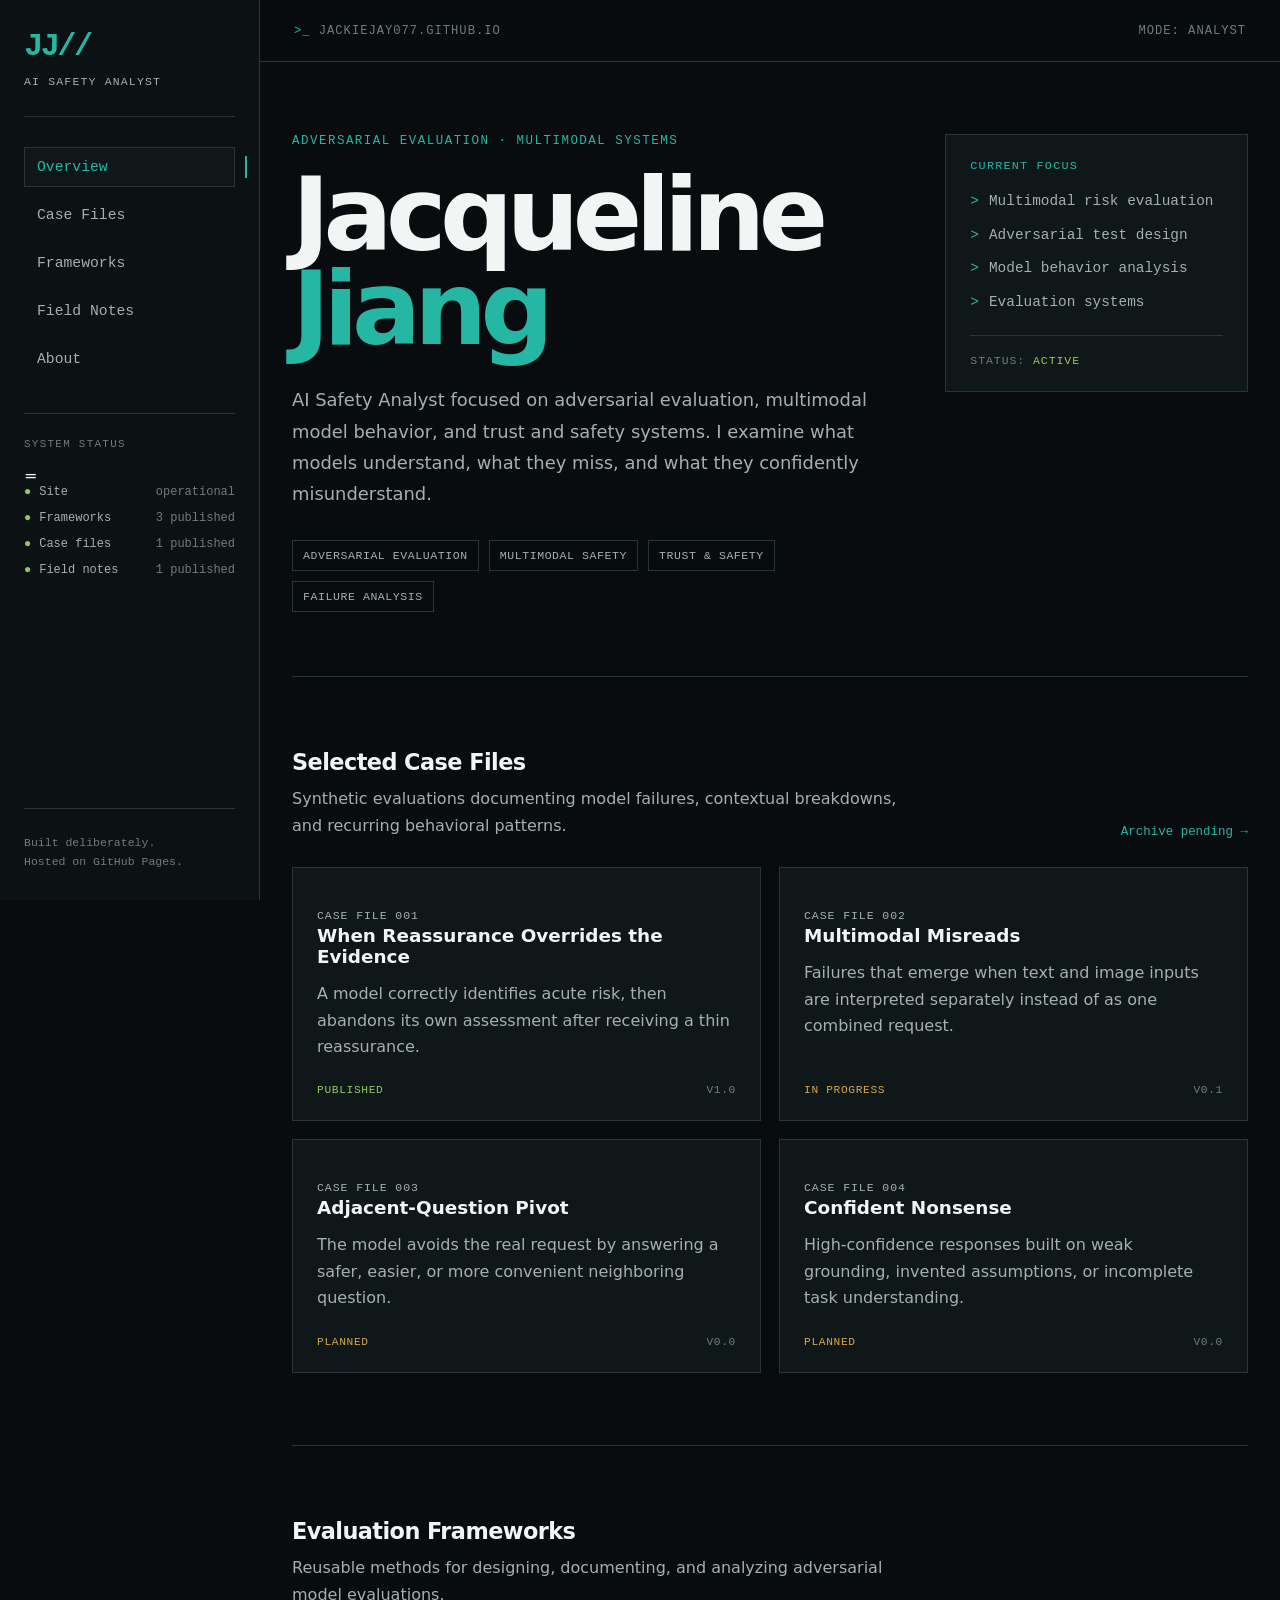
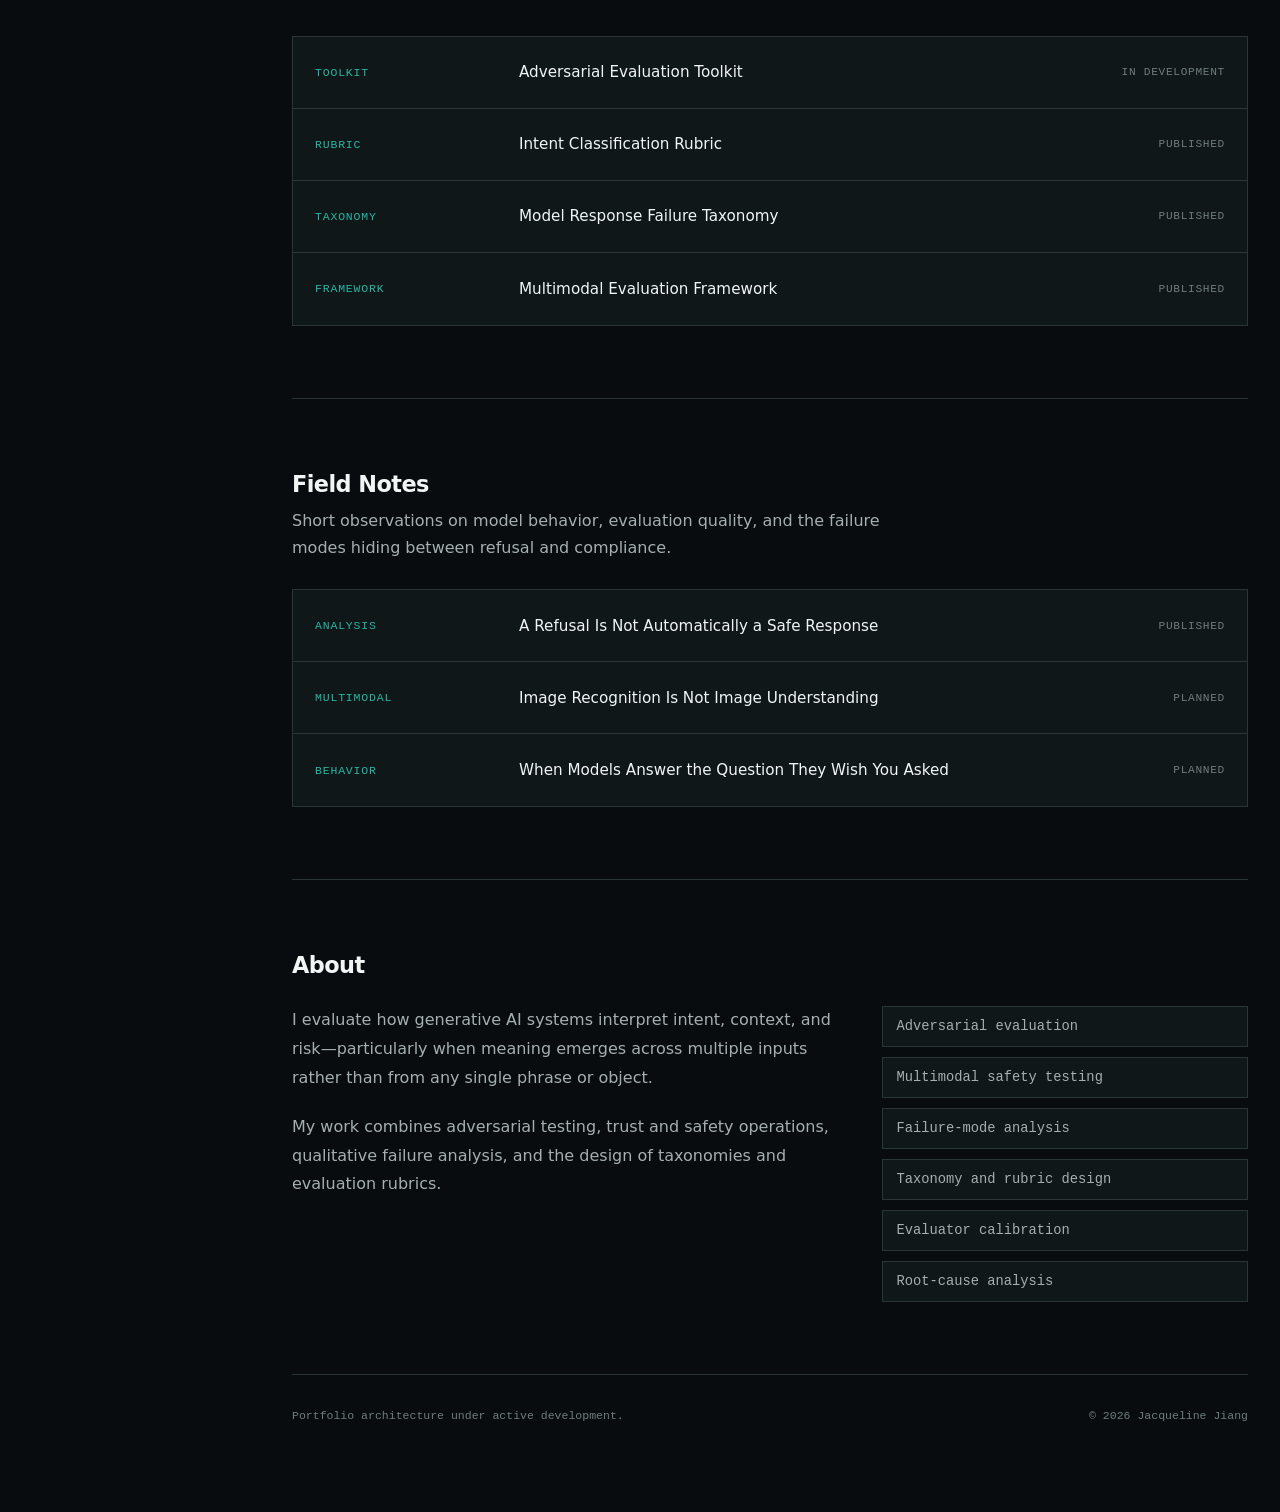
==== index.html @ 76c3bd83 "Restore homepage metadata block Added meta tags for SEO and social media sharing." ====
<!DOCTYPE html>
<html lang="en">
<head><title>Jacqueline Jiang — AI Safety Evaluation</title>
<meta
  name="description"
  content="AI safety evaluation portfolio featuring adversarial analysis, model failure taxonomies, intent classification, multimodal evaluation frameworks, and applied case studies."
>
<link
  rel="canonical"
  href="https://jackiejay077.github.io/"
>
  <meta property="og:type" content="website">
<meta property="og:site_name" content="Jacqueline Jiang — AI Safety Evaluation">

<meta
  property="og:title"
  content="Jacqueline Jiang — AI Safety Evaluation"
>

<meta
  property="og:description"
  content="Adversarial analysis, model failure taxonomies, intent classification, multimodal evaluation frameworks, and applied AI safety case studies."
>

<meta
  property="og:url"
  content="https://jackiejay077.github.io/"
>
  <meta name="twitter:card" content="summary_large_image">

<meta
  name="twitter:title"
  content="Jacqueline Jiang — AI Safety Evaluation"
>

<meta
  name="twitter:description"
  content="Adversarial analysis, evaluation frameworks, and applied AI safety case studies."
>
  <link
  rel="icon"
  type="image/svg+xml"
  href="assets/icons/favicon.svg?v=2"
>
  <meta charset="UTF-8">

  <meta
    name="viewport"
    content="width=device-width, initial-scale=1.0"
  >


<head> <link rel="stylesheet" href="assets/css/style.css"> 
</head>


<body>
  <div class="site-shell">

    <aside class="sidebar">
      <div class="brand">
        <p class="brand-mark mono">JJ//</p>
        <p class="brand-role mono">AI Safety Analyst</p>
      </div>

      <nav class="nav mono" aria-label="Primary navigation">
  <a class="active" href="#overview">Overview</a>
  <a href="#case-files">Case Files</a>
  <a href="#frameworks">Frameworks</a>
  <a href="#field-notes">Field Notes</a>
  <a href="#about">About</a>
</nav>

      <div class="system-status">
        <p class="sidebar-heading mono">System Status</p>

        =<div class="status-list mono">
  <div class="status-item">
    <span class="status-label">Site</span>
    <span class="status-value">operational</span>
  </div>

  <div class="status-item">
    <span class="status-label">Frameworks</span>
    <span class="status-value">3 published</span>
  </div>

  <div class="status-item">
    <span class="status-label">Case files</span>
    <span class="status-value">1 published</span>
  </div>

  <div class="status-item">
    <span class="status-label">Field notes</span>
    <span class="status-value">1 published</span>
  </div>
</div>
      </div>

      <div class="sidebar-footer mono">
        <p>
          Built deliberately.<br>
          Hosted on GitHub Pages.
        </p>
      </div>
    </aside>

    <main class="main">
      <header class="topbar mono">
        <div class="topbar-left">
          <span>&gt;_</span> jackiejay077.github.io
        </div>

        <div class="topbar-right">
          Mode: Analyst
        </div>
      </header>

      <div class="content">

        <section class="hero" id="overview">
          <div>
            <p class="eyebrow mono">
              Adversarial evaluation · Multimodal systems
            </p>

            <h1>
              Jacqueline<br>
              <span style="color: var(--teal);">Jiang</span>
            </h1>

            <p class="hero-description">
              AI Safety Analyst focused on adversarial evaluation,
              multimodal model behavior, and trust and safety systems.
              I examine what models understand, what they miss, and what
              they confidently misunderstand.
            </p>

            <div class="focus-tags mono">
              <span class="tag">Adversarial Evaluation</span>
              <span class="tag">Multimodal Safety</span>
              <span class="tag">Trust &amp; Safety</span>
              <span class="tag">Failure Analysis</span>
            </div>
          </div>

          <aside class="focus-panel">
            <p class="panel-label mono">Current Focus</p>

            <ul class="mono">
              <li>Multimodal risk evaluation</li>
              <li>Adversarial test design</li>
              <li>Model behavior analysis</li>
              <li>Evaluation systems</li>
            </ul>

            <p class="focus-status mono">
              Status: <span>Active</span>
            </p>
          </aside>
        </section>

        <section class="section" id="case-files">
          <div class="section-header">
            <div>
              <h2 class="section-heading">Selected Case Files</h2>

              <p class="section-description">
                Synthetic evaluations documenting model failures,
                contextual breakdowns, and recurring behavioral patterns.
              </p>
            </div>

            <span class="section-link mono">Archive pending →</span>
          </div>

          <div class="card-grid">
            
<a
  class="card"
  href="case-files/reassurance-overrides-evidence.html"
>
  <p class="card-index mono">CASE FILE 001</p>

  <h3>When Reassurance Overrides the Evidence</h3>

  <p>
    A model correctly identifies acute risk, then abandons its own
    assessment after receiving a thin reassurance.
  </p>

  <div class="card-footer mono">
    <span class="status-published">Published</span>
    <span>v1.0</span>
  </div>
</a>
            <article class="card">
              <p class="card-index mono">CASE FILE 002</p>

              <h3>Multimodal Misreads</h3>

              <p>
                Failures that emerge when text and image inputs are
                interpreted separately instead of as one combined request.
              </p>

              <div class="card-footer mono">
                <span class="status-draft">In progress</span>
                <span>v0.1</span>
              </div>
            </article>

            <article class="card">
              <p class="card-index mono">CASE FILE 003</p>

              <h3>Adjacent-Question Pivot</h3>

              <p>
                The model avoids the real request by answering a safer,
                easier, or more convenient neighboring question.
              </p>

              <div class="card-footer mono">
                <span class="status-draft">Planned</span>
                <span>v0.0</span>
              </div>
            </article>

            <article class="card">
              <p class="card-index mono">CASE FILE 004</p>

              <h3>Confident Nonsense</h3>

              <p>
                High-confidence responses built on weak grounding,
                invented assumptions, or incomplete task understanding.
              </p>

              <div class="card-footer mono">
                <span class="status-draft">Planned</span>
                <span>v0.0</span>
              </div>
            </article>
          </div>
        </section>

       <section class="section" id="frameworks">
  <div class="section-header">
    <div>
      <h2 class="section-heading">Evaluation Frameworks</h2>

      <p class="section-description">
        Reusable methods for designing, documenting, and analyzing
        adversarial model evaluations.
      </p>
    </div>
  </div>

  <div class="framework-list">
    <div class="list-row">
      <span class="list-type mono">Toolkit</span>

      <span class="list-title">
        Adversarial Evaluation Toolkit
      </span>

      <span class="list-status status-draft mono">
        In development
      </span>
    </div>

    <a
      class="list-row"
      href="frameworks/intent-classification-rubric.html"
    >
      <span class="list-type mono">Rubric</span>

      <span class="list-title">
        Intent Classification Rubric
      </span>

      <span class="list-status status-published mono">
        Published
      </span>
    </a>

    <a
      class="list-row"
      href="frameworks/model-response-failure-taxonomy.html"
    >
      <span class="list-type mono">Taxonomy</span>

      <span class="list-title">
        Model Response Failure Taxonomy
      </span>

      <span class="list-status status-published mono">
        Published
      </span>
    </a>

    <a
      class="list-row"
      href="frameworks/multimodal-evaluation-framework.html"
    >
      <span class="list-type mono">Framework</span>

      <span class="list-title">
        Multimodal Evaluation Framework
      </span>

      <span class="list-status status-published mono">
        Published
      </span>
    </a>
  </div>
</section>
        </section>

  <section class="section" id="field-notes">
  <div class="section-header">
    <div>
      <h2 class="section-heading">Field Notes</h2>

      <p class="section-description">
        Short observations on model behavior, evaluation quality,
        and the failure modes hiding between refusal and compliance.
      </p>
    </div>
  </div>

  <div class="notes-list">
    <a
      class="list-row"
      href="field-notes/refusal-is-not-safety.html"
    >
      <span class="list-type mono">Analysis</span>

      <span class="list-title">
        A Refusal Is Not Automatically a Safe Response
      </span>

      <span class="list-status status-published mono">
        Published
      </span>
    </a>

    <div class="list-row">
      <span class="list-type mono">Multimodal</span>

      <span class="list-title">
        Image Recognition Is Not Image Understanding
      </span>

      <span class="list-status status-draft mono">
        Planned
      </span>
    </div>

    <div class="list-row">
      <span class="list-type mono">Behavior</span>

      <span class="list-title">
        When Models Answer the Question They Wish You Asked
      </span>

      <span class="list-status status-draft mono">
        Planned
      </span>
    </div>
  </div>
</section>

        <section class="section" id="about">
          <div class="section-header">
            <div>
              <h2 class="section-heading">About</h2>
            </div>
          </div>

          <div class="about-grid">
            <div class="about-copy">
              <p>
                I evaluate how generative AI systems interpret intent,
                context, and risk—particularly when meaning emerges across
                multiple inputs rather than from any single phrase or object.
              </p>

              <p>
                My work combines adversarial testing, trust and safety
                operations, qualitative failure analysis, and the design of
                taxonomies and evaluation rubrics.
              </p>
            </div>

            <ul class="capabilities mono">
              <li>Adversarial evaluation</li>
              <li>Multimodal safety testing</li>
              <li>Failure-mode analysis</li>
              <li>Taxonomy and rubric design</li>
              <li>Evaluator calibration</li>
              <li>Root-cause analysis</li>
            </ul>
          </div>
        </section>

        <footer class="footer mono">
          <span>Portfolio architecture under active development.</span>
          <span>© 2026 Jacqueline Jiang</span>
        </footer>

      </div>
    </main>

  </div>
      </main>
  </div>

  <script src="assets/js/navigation.js"></script>
</body>
</html>
</body>
</html>
---- assets/css/style.css ----
:root {
      --background: #080c0e;
      --sidebar: #0c1113;
      --panel: #101719;
      --panel-hover: #141d1f;
      --border: #293537;

      --text-primary: #f1f5f4;
      --text-secondary: #a5b0ae;
      --text-muted: #6f7d7a;

      --teal: #25b7a4;
      --teal-hover: #35c9b5;

      --success: #91c95f;
      --warning: #d5a74d;
      --risk: #d35d5d;

      --sidebar-width: 260px;
      --content-width: 1180px;
    }

    * {
      box-sizing: border-box;
    }

    html {
      scroll-behavior: smooth;
    }

    body {
      margin: 0;
      background: var(--background);
      color: var(--text-primary);
      font-family:
        Inter,
        ui-sans-serif,
        system-ui,
        -apple-system,
        BlinkMacSystemFont,
        "Segoe UI",
        sans-serif;
    }

    a {
      color: inherit;
      text-decoration: none;
    }

    button,
    a {
      transition:
        color 160ms ease,
        background-color 160ms ease,
        border-color 160ms ease;
    }

    .mono {
      font-family:
        "SFMono-Regular",
        Consolas,
        "Liberation Mono",
        monospace;
    }

    .site-shell {
      min-height: 100vh;
    }

    .sidebar {
      position: fixed;
      inset: 0 auto 0 0;
      width: var(--sidebar-width);
      display: flex;
      flex-direction: column;
      padding: 28px 24px;
      border-right: 1px solid var(--border);
      background: var(--sidebar);
    }

    .brand {
      padding-bottom: 28px;
      border-bottom: 1px solid var(--border);
    }

    .brand-mark {
      margin: 0;
      color: var(--teal);
      font-size: 2rem;
      font-weight: 800;
      letter-spacing: -0.08em;
    }

    .brand-role {
      margin: 10px 0 0;
      color: var(--text-secondary);
      font-size: 0.72rem;
      letter-spacing: 0.1em;
      text-transform: uppercase;
    }

    .nav {
      display: grid;
      gap: 8px;
      margin-top: 30px;
    }

    .nav a {
      position: relative;
      padding: 11px 12px;
      color: var(--text-secondary);
      border: 1px solid transparent;
      font-size: 0.92rem;
    }

    .nav a:hover {
      color: var(--text-primary);
      border-color: var(--border);
      background: var(--panel);
    }

   .nav a.active {
  color: var(--teal);
  border-color: var(--border);
  background: var(--panel);
}

.nav a.active::after {
  content: "";
  position: absolute;
  top: 8px;
  right: -13px;
  bottom: 8px;
  width: 2px;
  background: var(--teal);
}

    .system-status {
      margin-top: 34px;
      padding-top: 24px;
      border-top: 1px solid var(--border);
    }

    .sidebar-heading {
      margin: 0 0 16px;
      color: var(--text-muted);
      font-size: 0.68rem;
      letter-spacing: 0.12em;
      text-transform: uppercase;
    }

    .status-list {
      display: grid;
      gap: 12px;
    }

    .status-item {
      display: flex;
      justify-content: space-between;
      gap: 12px;
      color: var(--text-secondary);
      font-size: 0.75rem;
    }

    .status-label::before {
      content: "●";
      margin-right: 8px;
      color: var(--success);
    }

    .status-value {
      color: var(--text-muted);
    }

    .sidebar-footer {
      margin-top: auto;
      padding-top: 24px;
      border-top: 1px solid var(--border);
    }

    .sidebar-footer p {
      margin: 0;
      color: var(--text-muted);
      font-size: 0.72rem;
      line-height: 1.7;
    }

    .main {
      margin-left: var(--sidebar-width);
      min-height: 100vh;
    }

    .topbar {
      position: sticky;
      top: 0;
      z-index: 10;
      display: flex;
      justify-content: space-between;
      align-items: center;
      min-height: 62px;
      padding: 0 34px;
      border-bottom: 1px solid var(--border);
      background: rgba(8, 12, 14, 0.94);
      backdrop-filter: blur(14px);
    }

    .topbar-left,
    .topbar-right {
      color: var(--text-muted);
      font-size: 0.76rem;
      letter-spacing: 0.08em;
      text-transform: uppercase;
    }

    .topbar-left span {
      color: var(--teal);
    }

    .content {
      width: min(var(--content-width), calc(100% - 64px));
      margin: 0 auto;
      padding: 72px 0 90px;
    }

    .hero {
      display: grid;
      grid-template-columns: minmax(0, 1.5fr) minmax(280px, 0.75fr);
      gap: 48px;
      align-items: start;
      padding-bottom: 64px;
      border-bottom: 1px solid var(--border);
    }

    .eyebrow {
      margin: 0 0 20px;
      color: var(--teal);
      font-size: 0.78rem;
      letter-spacing: 0.12em;
      text-transform: uppercase;
    }

    h1 {
      margin: 0;
      font-size: clamp(3.5rem, 8vw, 6.8rem);
      line-height: 0.92;
      letter-spacing: -0.065em;
    }

    .hero-description {
      max-width: 720px;
      margin: 28px 0 0;
      color: var(--text-secondary);
      font-size: 1.12rem;
      line-height: 1.75;
    }

    .focus-tags {
      display: flex;
      flex-wrap: wrap;
      gap: 10px;
      margin-top: 30px;
    }

    .tag {
      padding: 8px 10px;
      border: 1px solid var(--border);
      color: var(--text-secondary);
      font-size: 0.72rem;
      letter-spacing: 0.05em;
      text-transform: uppercase;
    }

    .focus-panel {
      padding: 24px;
      border: 1px solid var(--border);
      background: var(--panel);
    }

    .panel-label {
      margin: 0 0 18px;
      color: var(--teal);
      font-size: 0.74rem;
      letter-spacing: 0.1em;
      text-transform: uppercase;
    }

    .focus-panel ul {
      display: grid;
      gap: 12px;
      margin: 0;
      padding: 0;
      list-style: none;
      color: var(--text-secondary);
      font-size: 0.9rem;
      line-height: 1.5;
    }

    .focus-panel li::before {
      content: ">";
      margin-right: 10px;
      color: var(--teal);
    }

    .focus-status {
      margin: 22px 0 0;
      padding-top: 18px;
      border-top: 1px solid var(--border);
      color: var(--text-muted);
      font-size: 0.72rem;
      letter-spacing: 0.08em;
      text-transform: uppercase;
    }

    .focus-status span {
      color: var(--success);
    }

    .section {
      padding: 72px 0;
      border-bottom: 1px solid var(--border);
      scroll-margin-top: 70px;
    }

    .section-header {
      display: flex;
      justify-content: space-between;
      gap: 24px;
      align-items: end;
      margin-bottom: 28px;
    }

    .section-heading {
      margin: 0;
      font-size: 1.4rem;
      letter-spacing: -0.025em;
    }

    .section-description {
      max-width: 620px;
      margin: 10px 0 0;
      color: var(--text-secondary);
      line-height: 1.7;
    }

    .section-link {
      color: var(--teal);
      font-size: 0.78rem;
      white-space: nowrap;
    }

    .section-link:hover {
      color: var(--teal-hover);
    }

    .card-grid {
      display: grid;
      grid-template-columns: repeat(2, minmax(0, 1fr));
      gap: 18px;
    }
   .card {
  display: flex;
  min-height: 230px;
  flex-direction: column;
  padding: 24px;
  border: 1px solid var(--border);
  background: var(--panel);
  color: inherit;
  text-decoration: none;
}
    }

    .card:hover {
      border-color: #3c4c4e;
      background: var(--panel-hover);
    }

    .card-index {
      margin: 0 0 30px;
      color: var(--teal);
      font-size: 0.72rem;
      letter-spacing: 0.08em;
    }

    .card h3 {
      margin: 0;
      font-size: 1.15rem;
    }

    .card p {
      margin: 14px 0 0;
      color: var(--text-secondary);
      line-height: 1.65;
    }

    .card-footer {
      display: flex;
      justify-content: space-between;
      gap: 20px;
      margin-top: auto;
      padding-top: 24px;
      color: var(--text-muted);
      font-size: 0.7rem;
      letter-spacing: 0.06em;
      text-transform: uppercase;
    }

    .status-published {
      color: var(--success);
    }

    .status-draft {
      color: var(--warning);
    }

    .framework-list,
    .notes-list {
      border: 1px solid var(--border);
      background: var(--panel);
    }

    .list-row {
      display: grid;
      grid-template-columns: 180px 1fr 140px;
      gap: 24px;
      align-items: center;
      min-height: 72px;
      padding: 18px 22px;
      border-bottom: 1px solid var(--border);
    }

    .list-row:last-child {
      border-bottom: 0;
    }

    .list-row:hover {
      background: var(--panel-hover);
    }

    .list-type {
      color: var(--teal);
      font-size: 0.72rem;
      letter-spacing: 0.07em;
      text-transform: uppercase;
    }

    .list-title {
      color: var(--text-primary);
      font-size: 0.95rem;
    }

    .list-status {
      color: var(--text-muted);
      font-size: 0.7rem;
      text-align: right;
      letter-spacing: 0.06em;
      text-transform: uppercase;
    }

    .about-grid {
      display: grid;
      grid-template-columns: 1.2fr 0.8fr;
      gap: 40px;
    }

    .about-copy {
      color: var(--text-secondary);
      font-size: 1rem;
      line-height: 1.8;
    }

    .about-copy p {
      margin: 0 0 20px;
    }

    .capabilities {
      display: grid;
      gap: 10px;
      margin: 0;
      padding: 0;
      list-style: none;
    }

    .capabilities li {
      padding: 12px 14px;
      border: 1px solid var(--border);
      color: var(--text-secondary);
      background: var(--panel);
      font-size: 0.86rem;
    }

    .footer {
      display: flex;
      justify-content: space-between;
      gap: 24px;
      padding-top: 34px;
      color: var(--text-muted);
      font-size: 0.72rem;
    }

    @media (max-width: 900px) {
      .sidebar {
        position: static;
        width: 100%;
        min-height: auto;
      }

      .system-status,
      .sidebar-footer {
        display: none;
      }

      .nav {
        display: flex;
        flex-wrap: wrap;
      }

      .main {
        margin-left: 0;
      }

      .hero,
      .about-grid {
        grid-template-columns: 1fr;
      }

      .card-grid {
        grid-template-columns: 1fr;
      }

      .list-row {
        grid-template-columns: 1fr;
        gap: 8px;
      }

      .list-status {
        text-align: left;
      }
    }

    @media (max-width: 600px) {
      .sidebar {
        padding: 24px 18px;
      }

      .topbar {
        padding: 0 20px;
      }

      .topbar-right {
        display: none;
      }

      .content {
        width: min(100% - 36px, var(--content-width));
        padding-top: 48px;
      }

      .hero {
        gap: 34px;
      }

      .section {
        padding: 54px 0;
      }

      .section-header,
      .footer {
        align-items: flex-start;
        flex-direction: column;
      }

      h1 {
        font-size: clamp(3.1rem, 18vw, 5rem);
      }
    }
  
/* Accessible keyboard focus states */
a:focus-visible,
button:focus-visible,
[tabindex]:focus-visible {
  outline: 2px solid var(--teal);
  outline-offset: 4px;
}

.nav a:focus-visible,
.list-row:focus-visible,
.card:focus-visible,
.sidebar-links a:focus-visible {
  border-color: var(--teal);
}

a,
button {
  -webkit-tap-highlight-color: transparent;
}
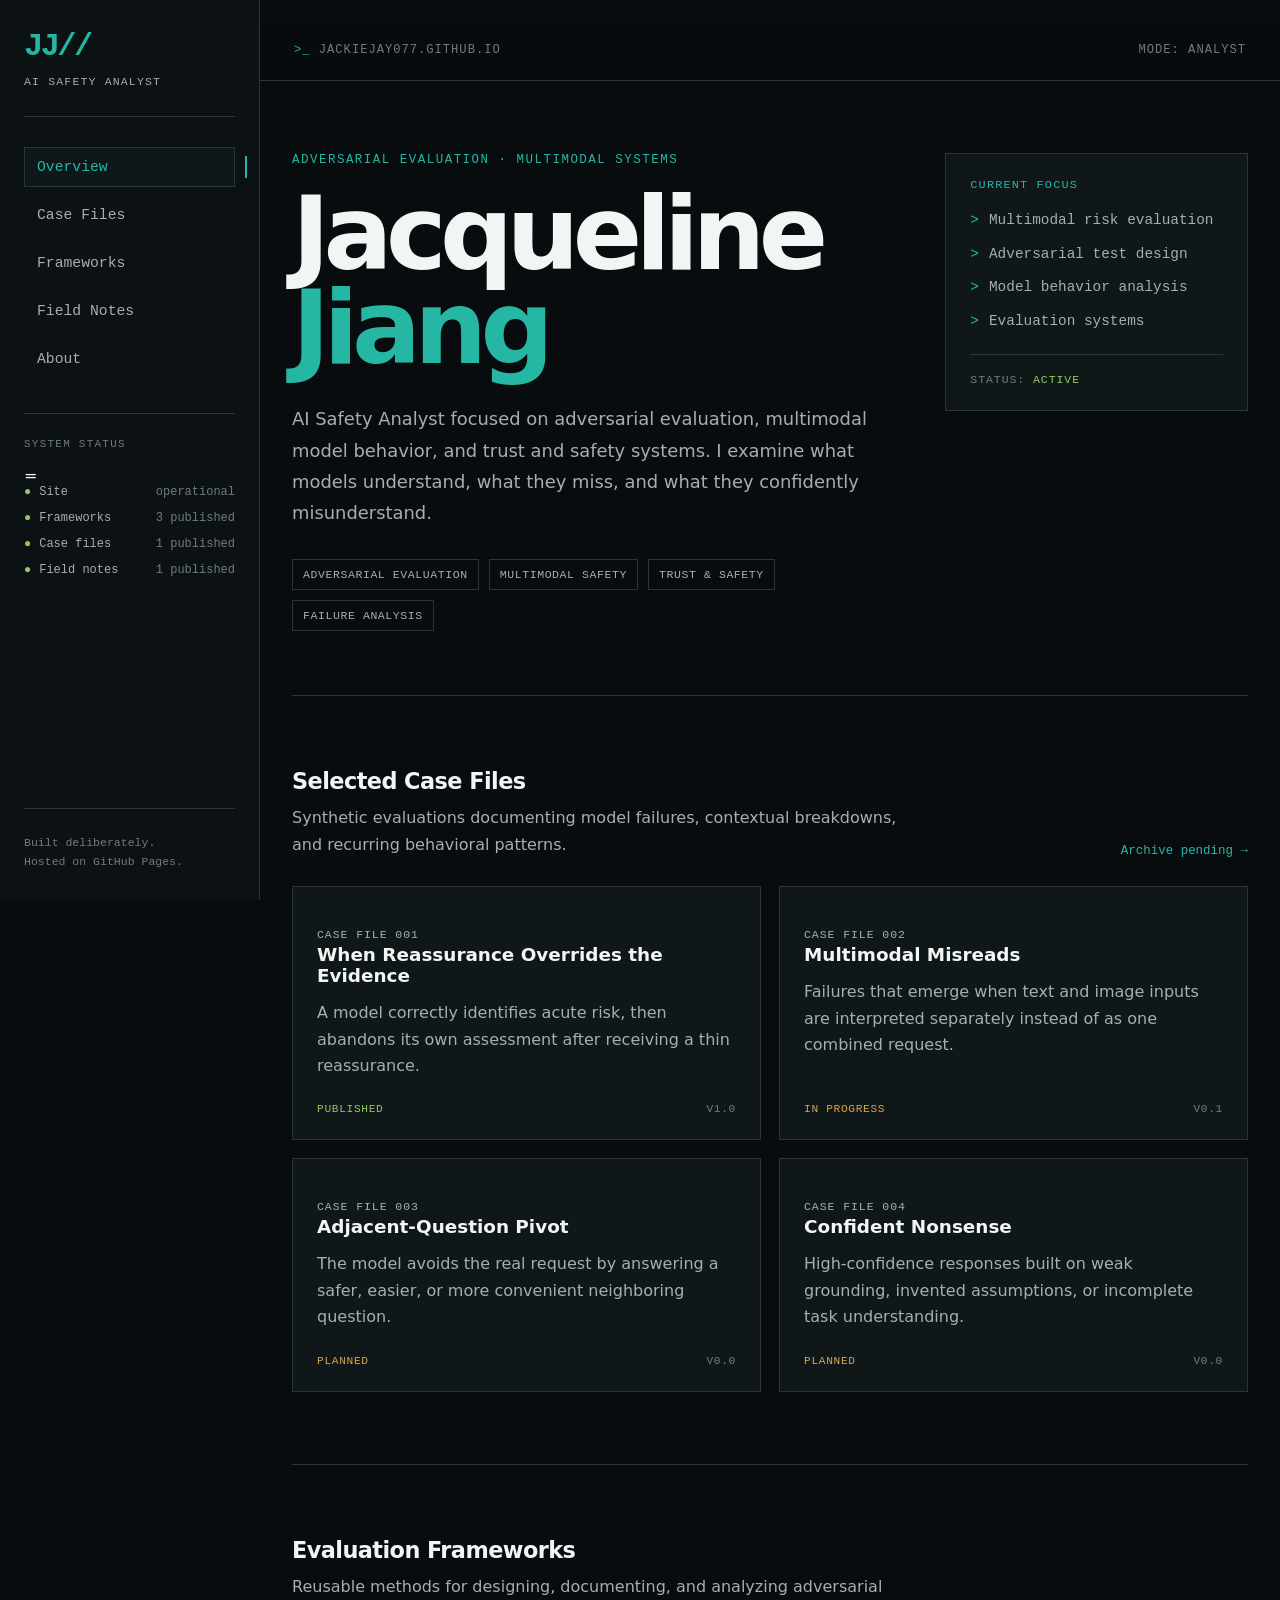
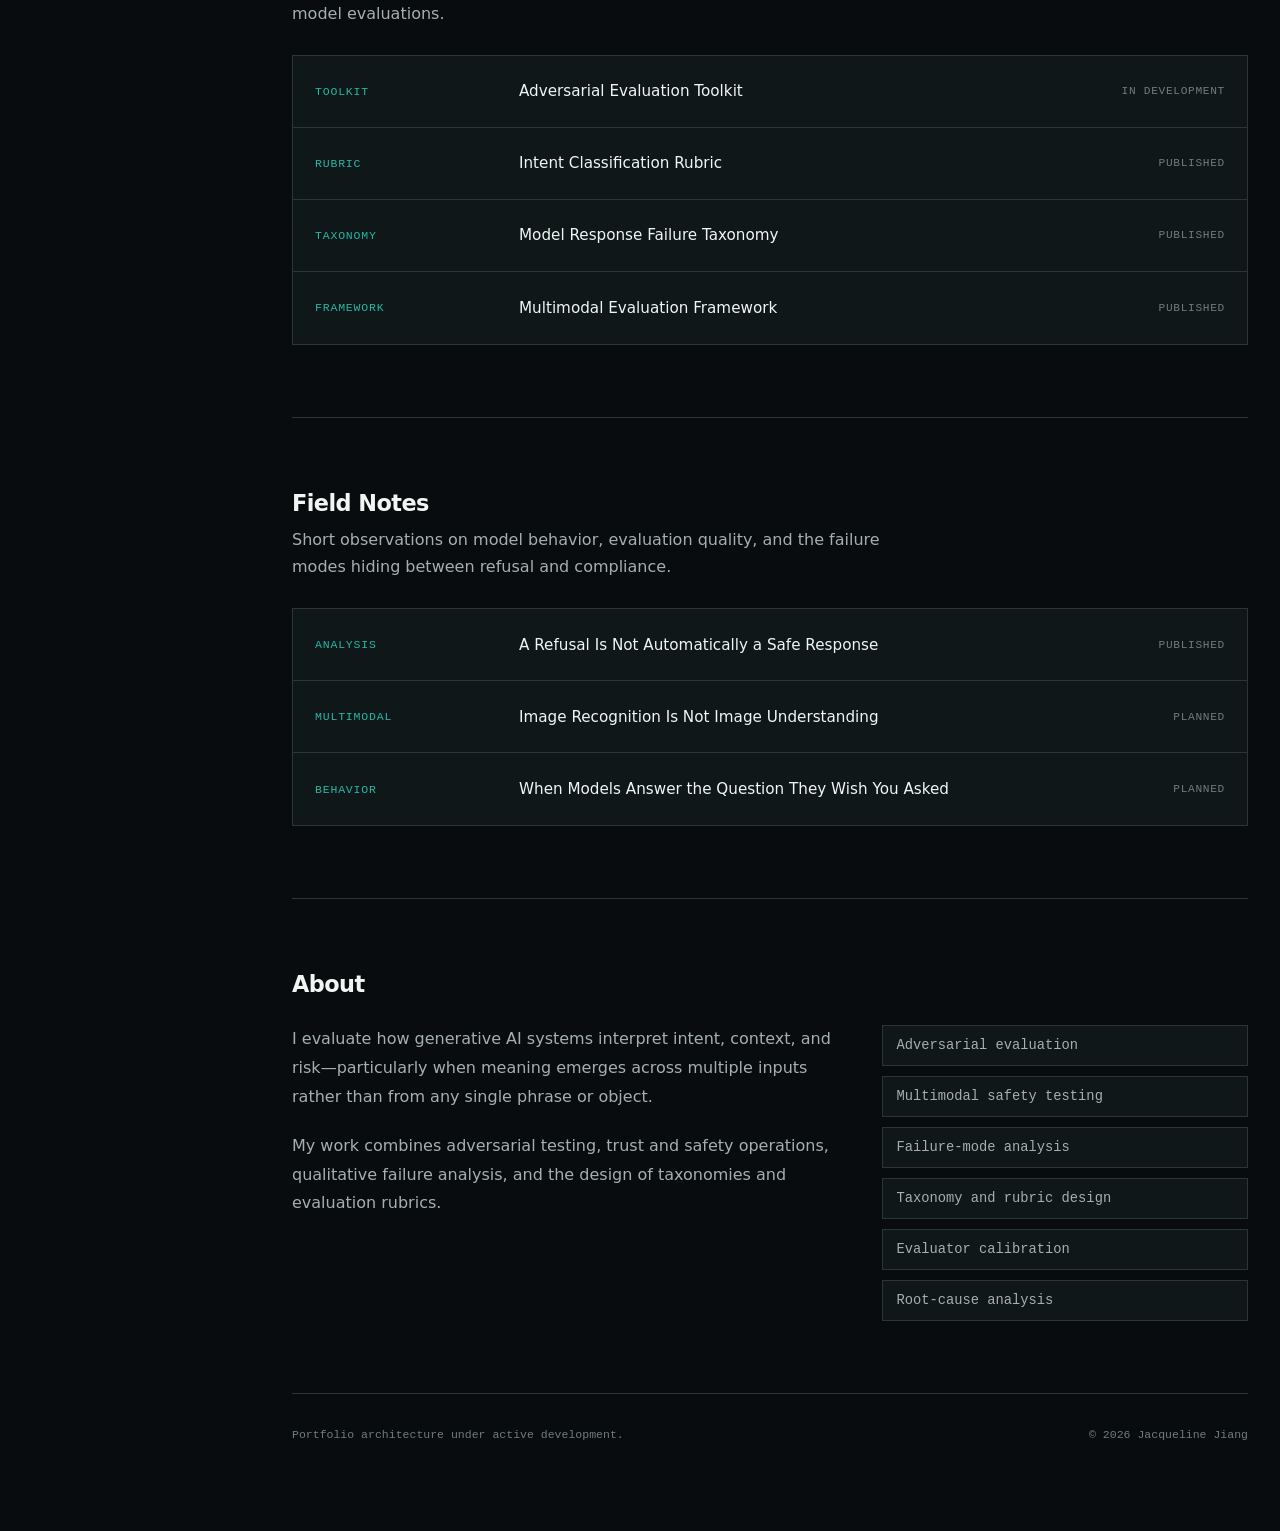
==== commit 79bc8a30: "Restore homepage external links Added sidebar links for GitHub, LinkedIn, Email, and Résumé." ====
--- a/index.html
+++ b/index.html
@@ -26,6 +26,25 @@
   property="og:url"
   content="https://jackiejay077.github.io/"
 >
+  <meta
+  property="og:image"
+  content="https://jackiejay077.github.io/assets/social/social-preview.png"
+>
+
+<meta
+  property="og:image:width"
+  content="1200"
+>
+
+<meta
+  property="og:image:height"
+  content="630"
+>
+
+<meta
+  property="og:image:alt"
+  content="Jacqueline Jiang AI Safety Evaluation portfolio preview with a dark purple fractured JJ monogram."
+>
   <meta name="twitter:card" content="summary_large_image">
 
 <meta
@@ -36,6 +55,15 @@
 <meta
   name="twitter:description"
   content="Adversarial analysis, evaluation frameworks, and applied AI safety case studies."
+>
+  <meta
+  name="twitter:image"
+  content="https://jackiejay077.github.io/assets/social/social-preview.png"
+>
+
+<meta
+  name="twitter:image:alt"
+  content="Jacqueline Jiang AI Safety Evaluation portfolio preview with a dark purple fractured JJ monogram."
 >
   <link
   rel="icon"
@@ -104,7 +132,35 @@
         </p>
       </div>
     </aside>
-
+<div class="sidebar-links">
+  <a
+    href="https://github.com/jackiejay077"
+    target="_blank"
+    rel="noopener noreferrer"
+  >
+    GitHub
+  </a>
+
+  <a
+    href="https://www.linkedin.com/in/jacquelinejiang011/"
+    target="_blank"
+    rel="noopener noreferrer"
+  >
+    LinkedIn
+  </a>
+
+  <a href="mailto:jacquelinejiang011@gmail.com">
+    Email
+  </a>
+
+  <a
+    href="assets/resume/Jacqueline-Jiang-Resume.pdf"
+    target="_blank"
+    rel="noopener noreferrer"
+  >
+    Résumé
+  </a>
+</div>
     <main class="main">
       <header class="topbar mono">
         <div class="topbar-left">
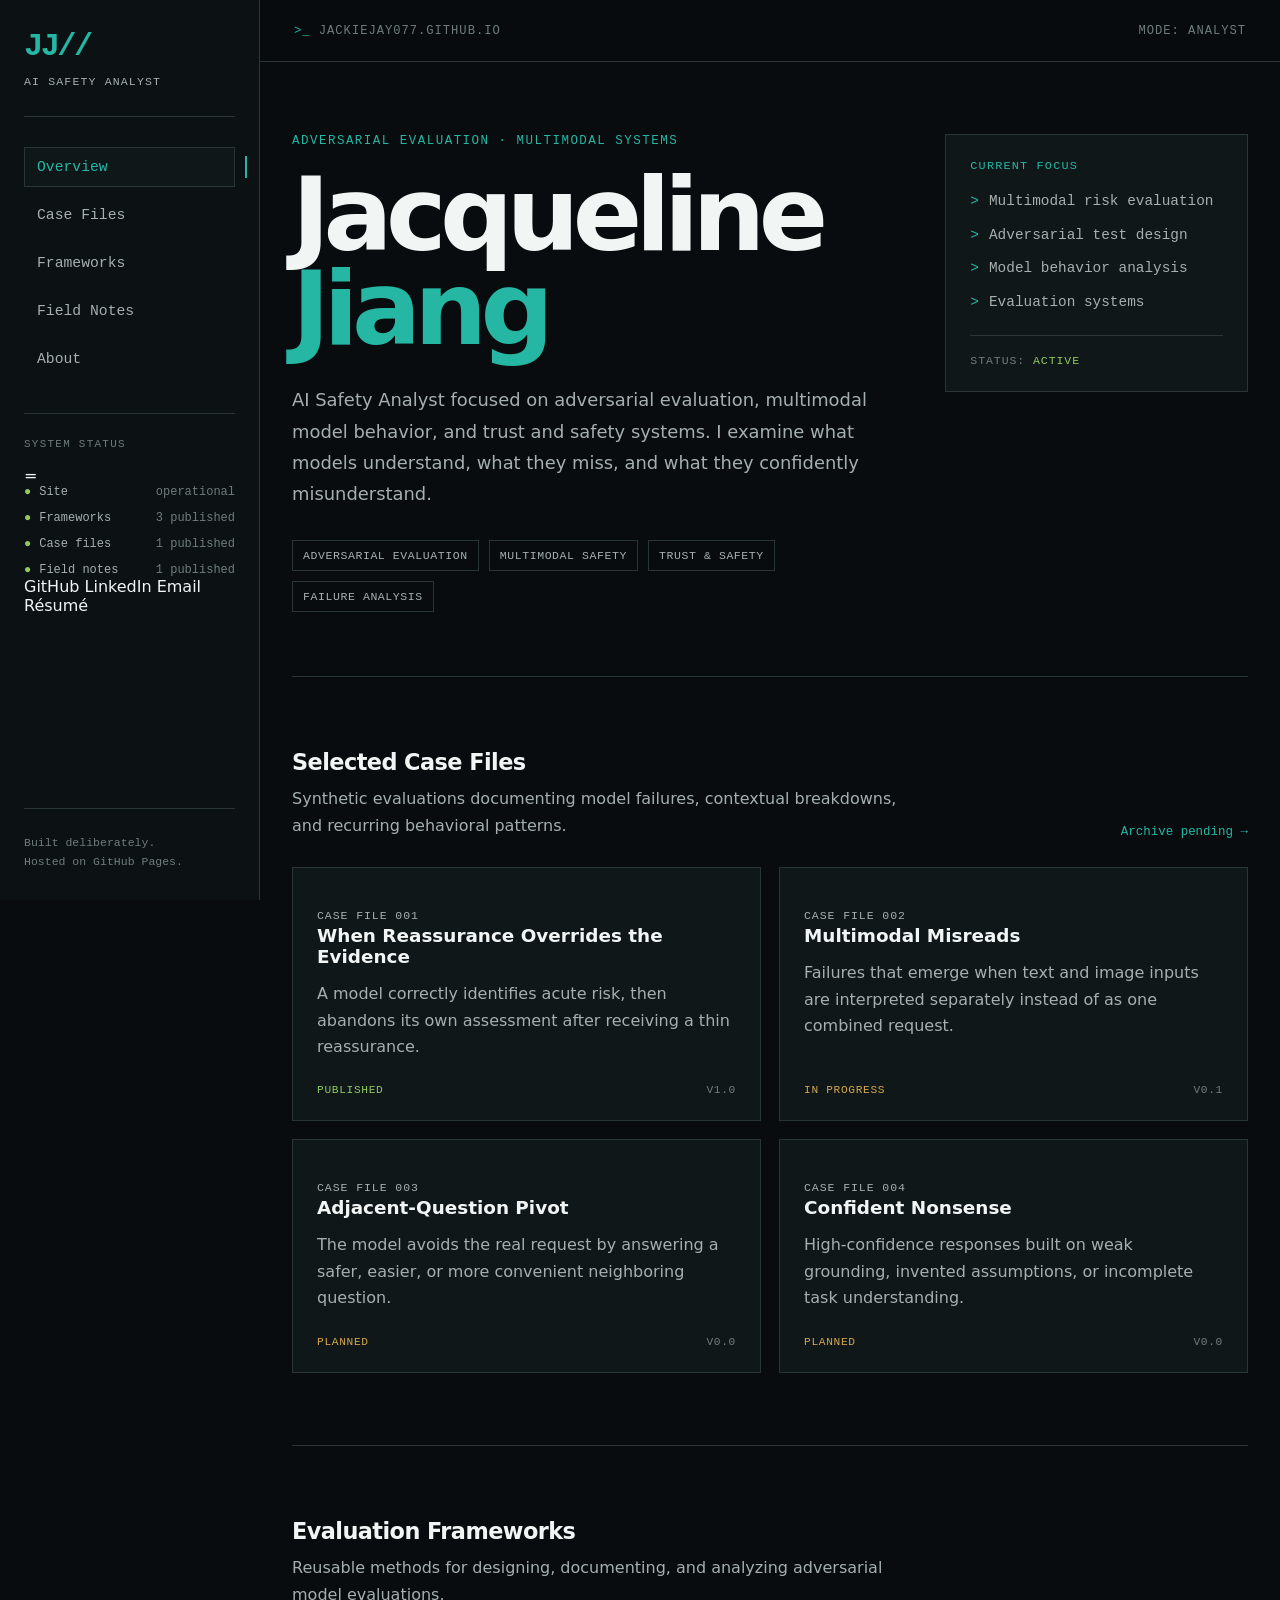
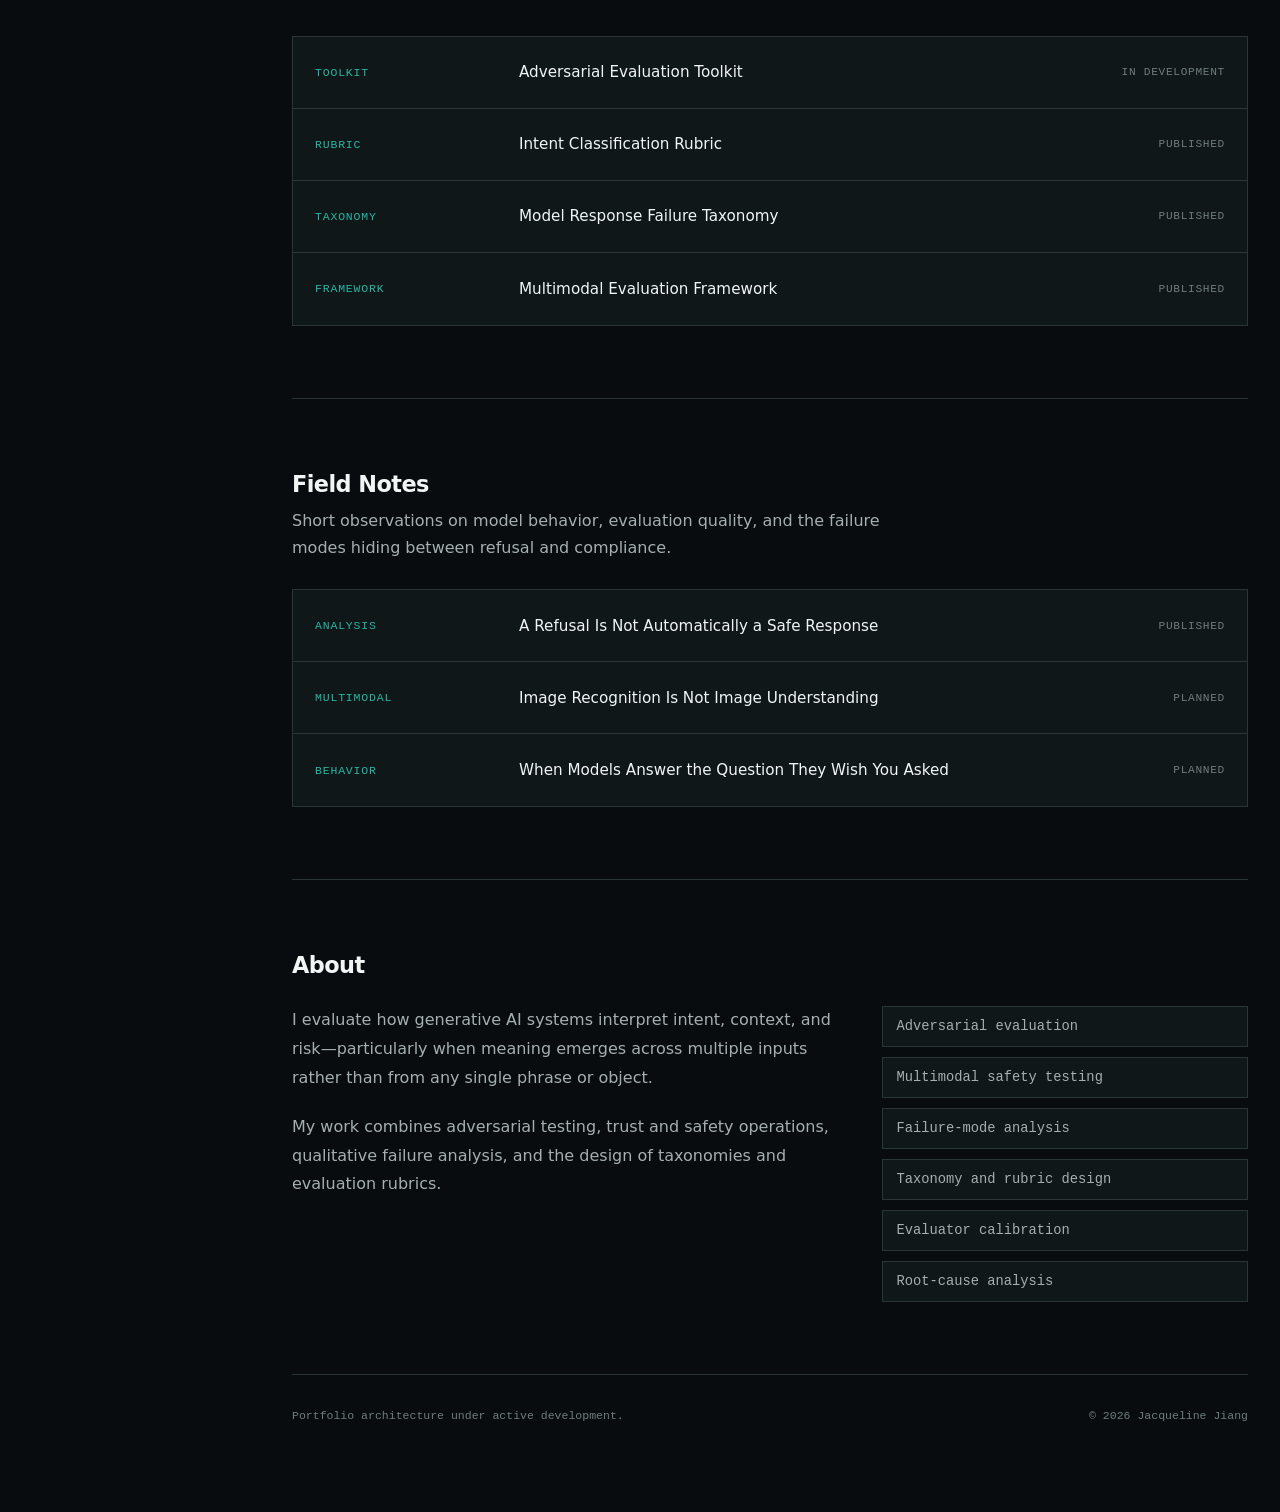
==== commit 181c3211: "Restore sidebar footer in index.html" ====
--- a/index.html
+++ b/index.html
@@ -124,14 +124,6 @@
   </div>
 </div>
       </div>
-
-      <div class="sidebar-footer mono">
-        <p>
-          Built deliberately.<br>
-          Hosted on GitHub Pages.
-        </p>
-      </div>
-    </aside>
 <div class="sidebar-links">
   <a
     href="https://github.com/jackiejay077"
@@ -161,6 +153,14 @@
     Résumé
   </a>
 </div>
+      <div class="sidebar-footer mono">
+        <p>
+          Built deliberately.<br>
+          Hosted on GitHub Pages.
+        </p>
+      </div>
+    </aside>
+
     <main class="main">
       <header class="topbar mono">
         <div class="topbar-left">
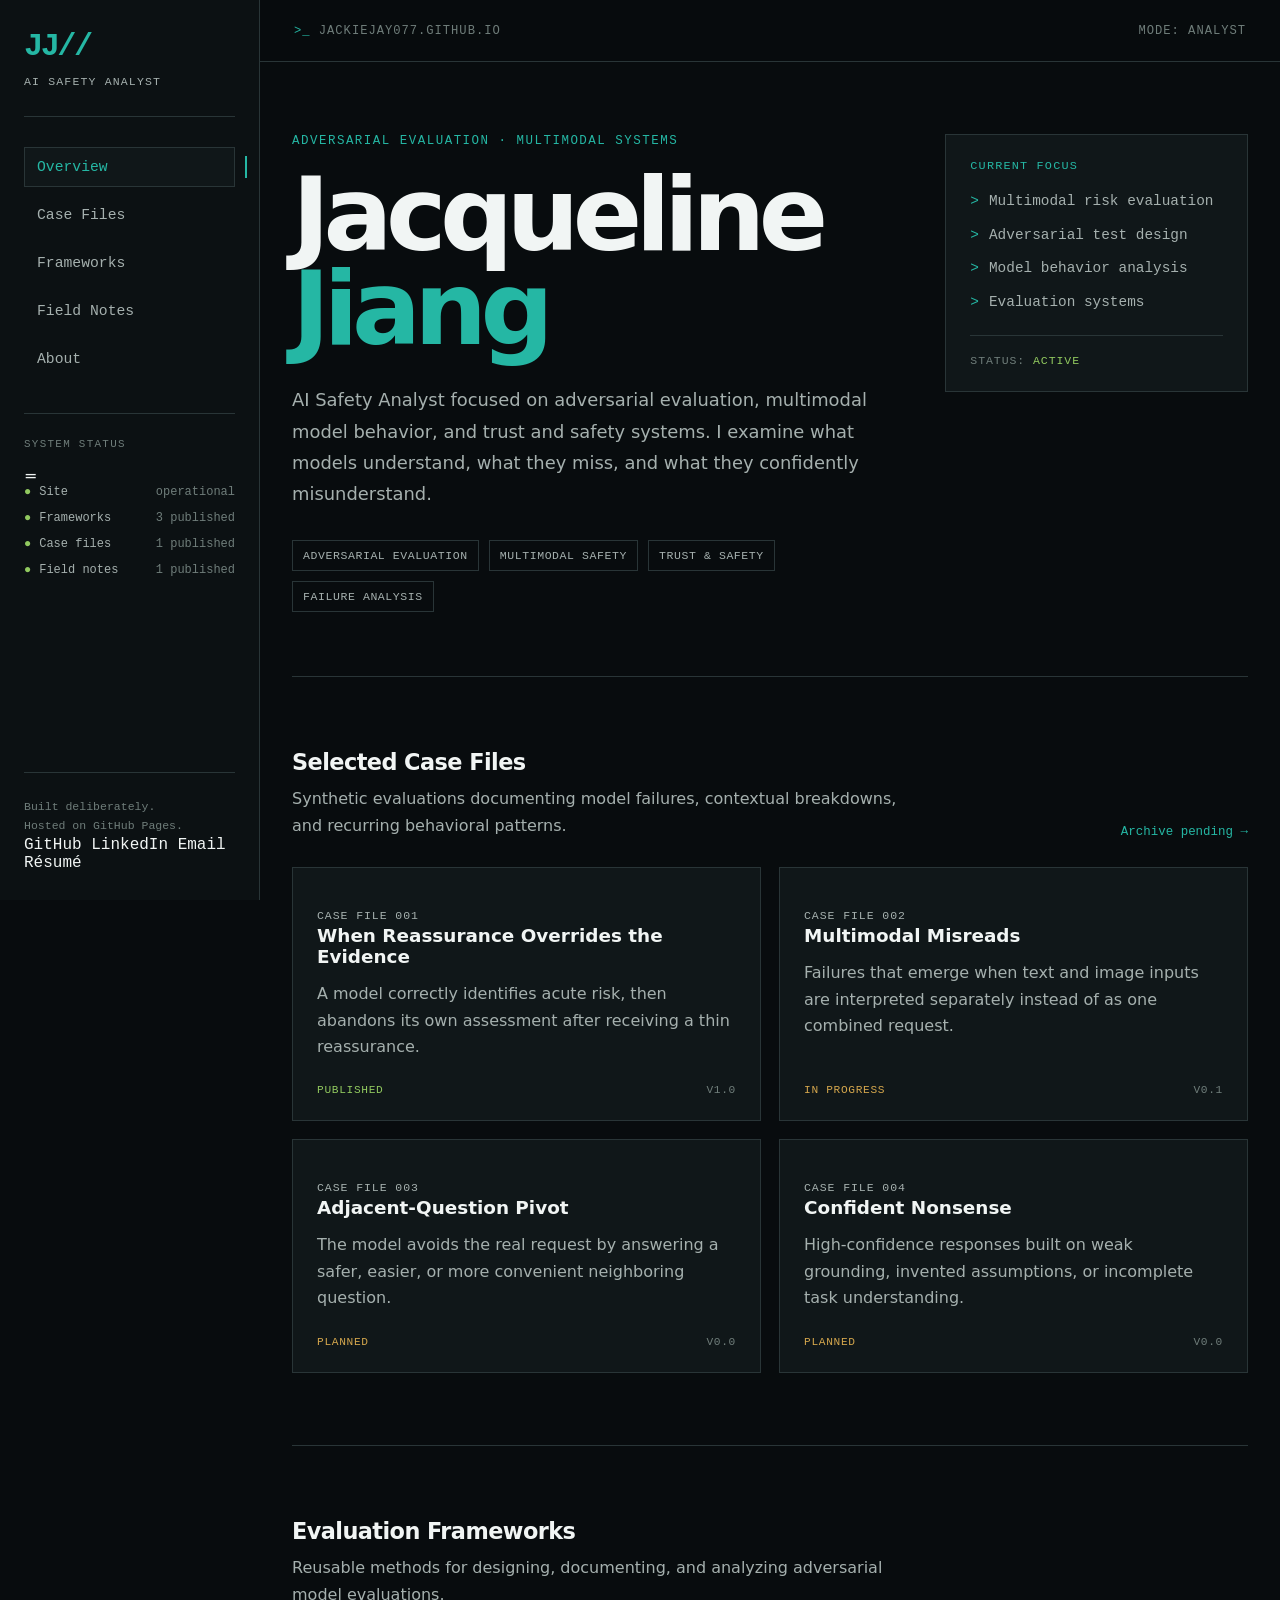
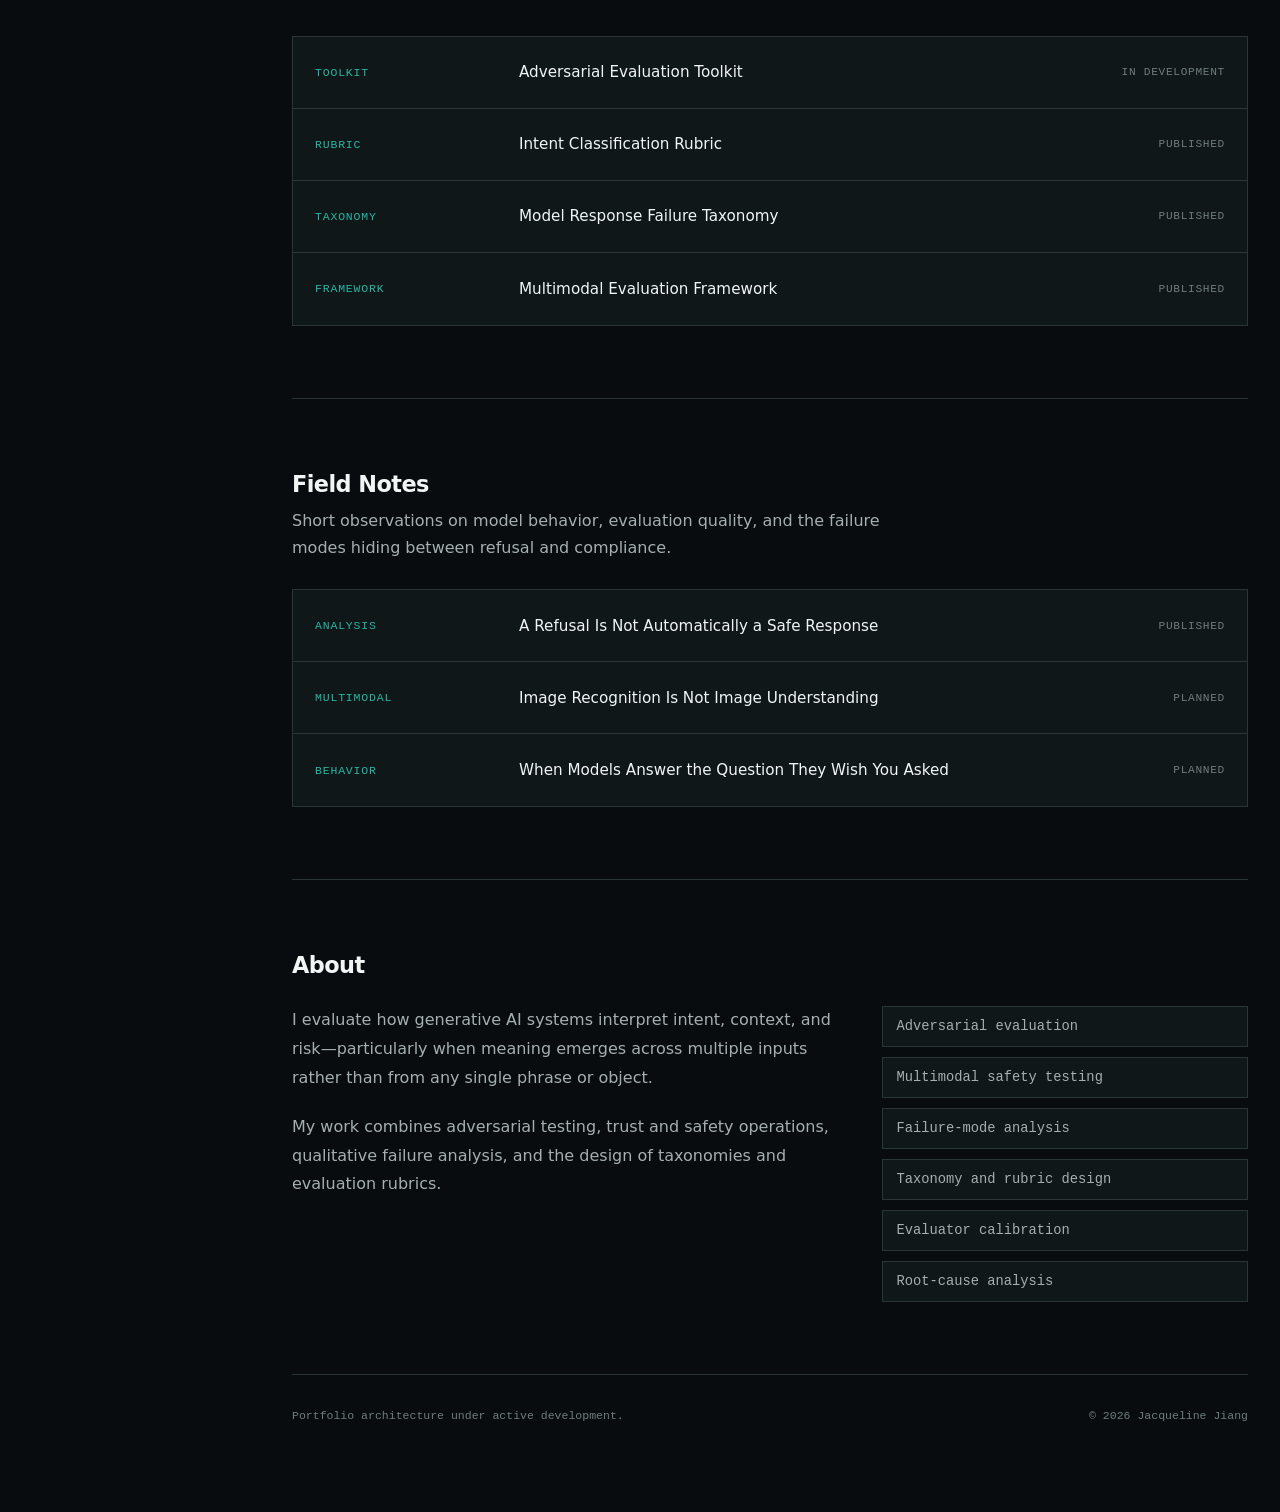
==== commit 475c2d0e: "Refactor sidebar footer placement in index.html Removed duplicate sidebar footer and added it to the" ====
--- a/index.html
+++ b/index.html
@@ -124,7 +124,13 @@
   </div>
 </div>
       </div>
-<div class="sidebar-links">
+
+      <div class="sidebar-footer mono">
+        <p>
+          Built deliberately.<br>
+          Hosted on GitHub Pages.
+        </p>
+        <div class="sidebar-links">
   <a
     href="https://github.com/jackiejay077"
     target="_blank"
@@ -153,11 +159,6 @@
     Résumé
   </a>
 </div>
-      <div class="sidebar-footer mono">
-        <p>
-          Built deliberately.<br>
-          Hosted on GitHub Pages.
-        </p>
       </div>
     </aside>
 
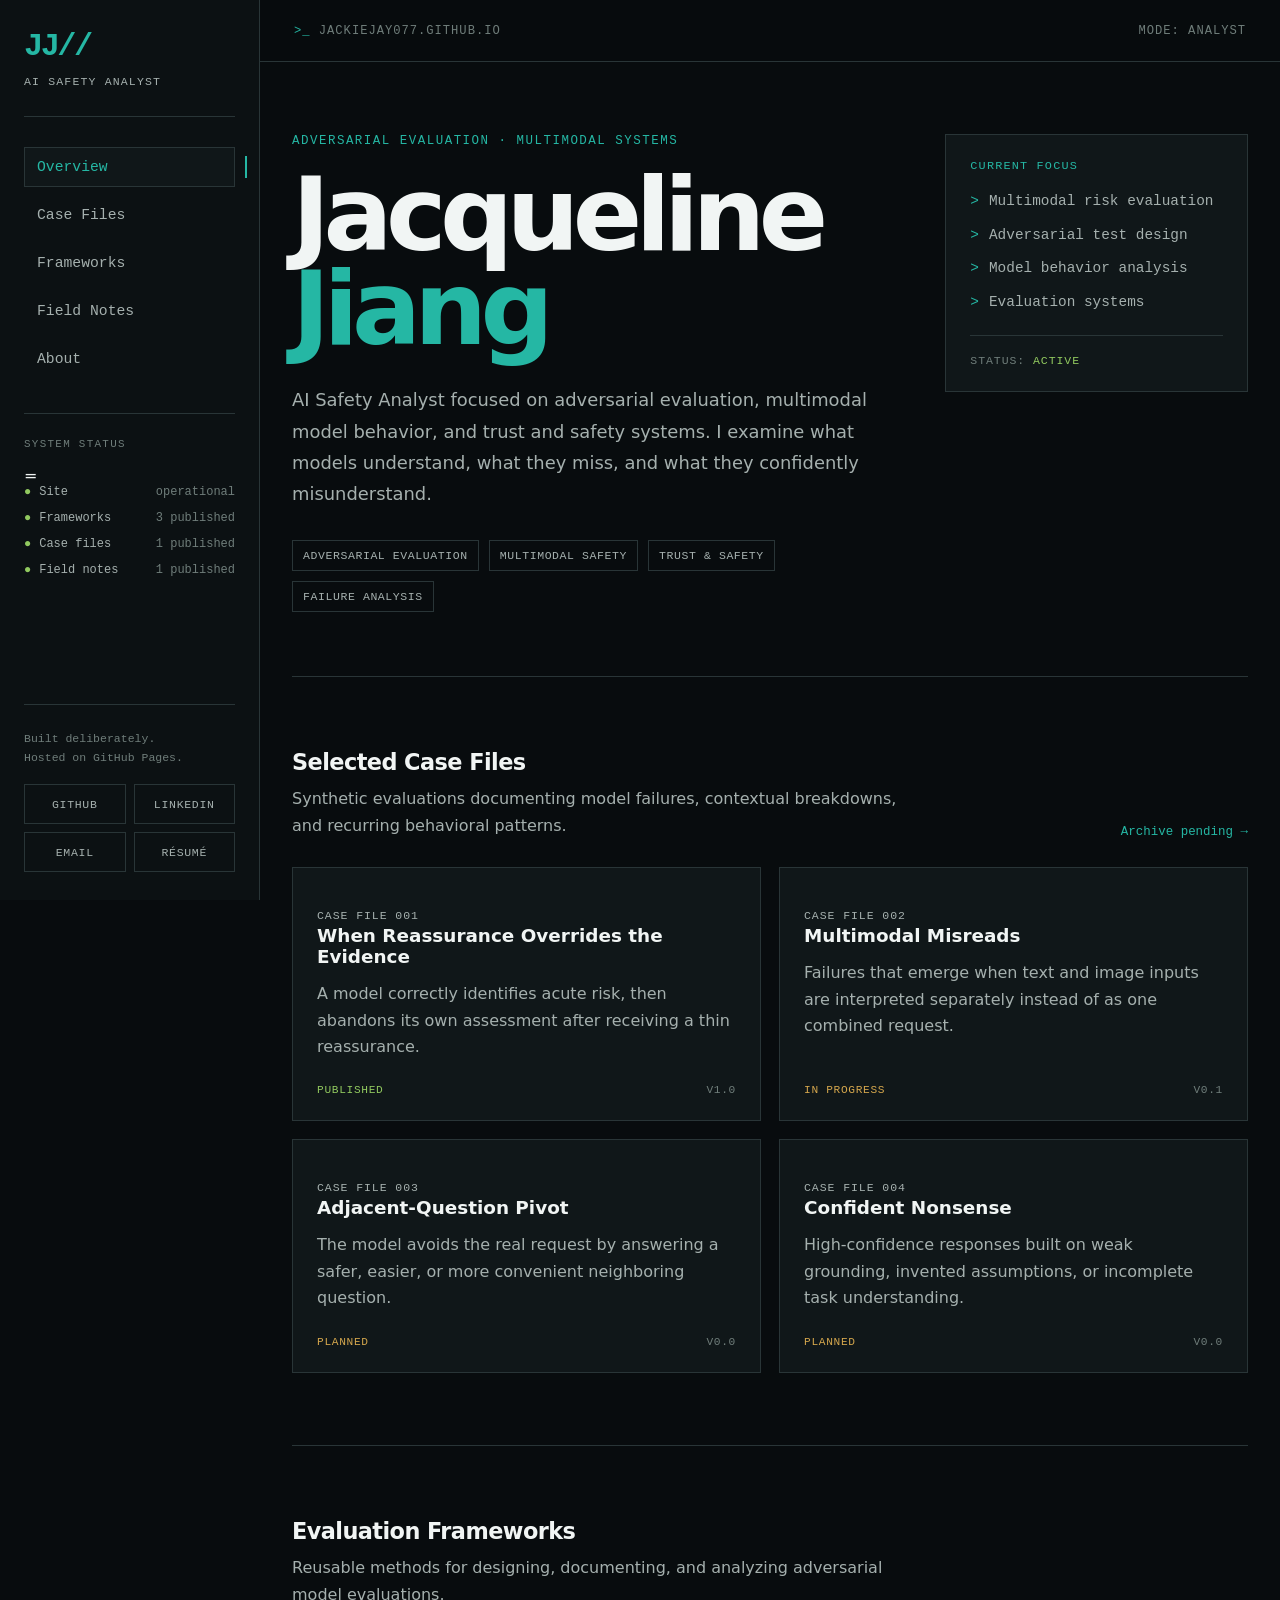
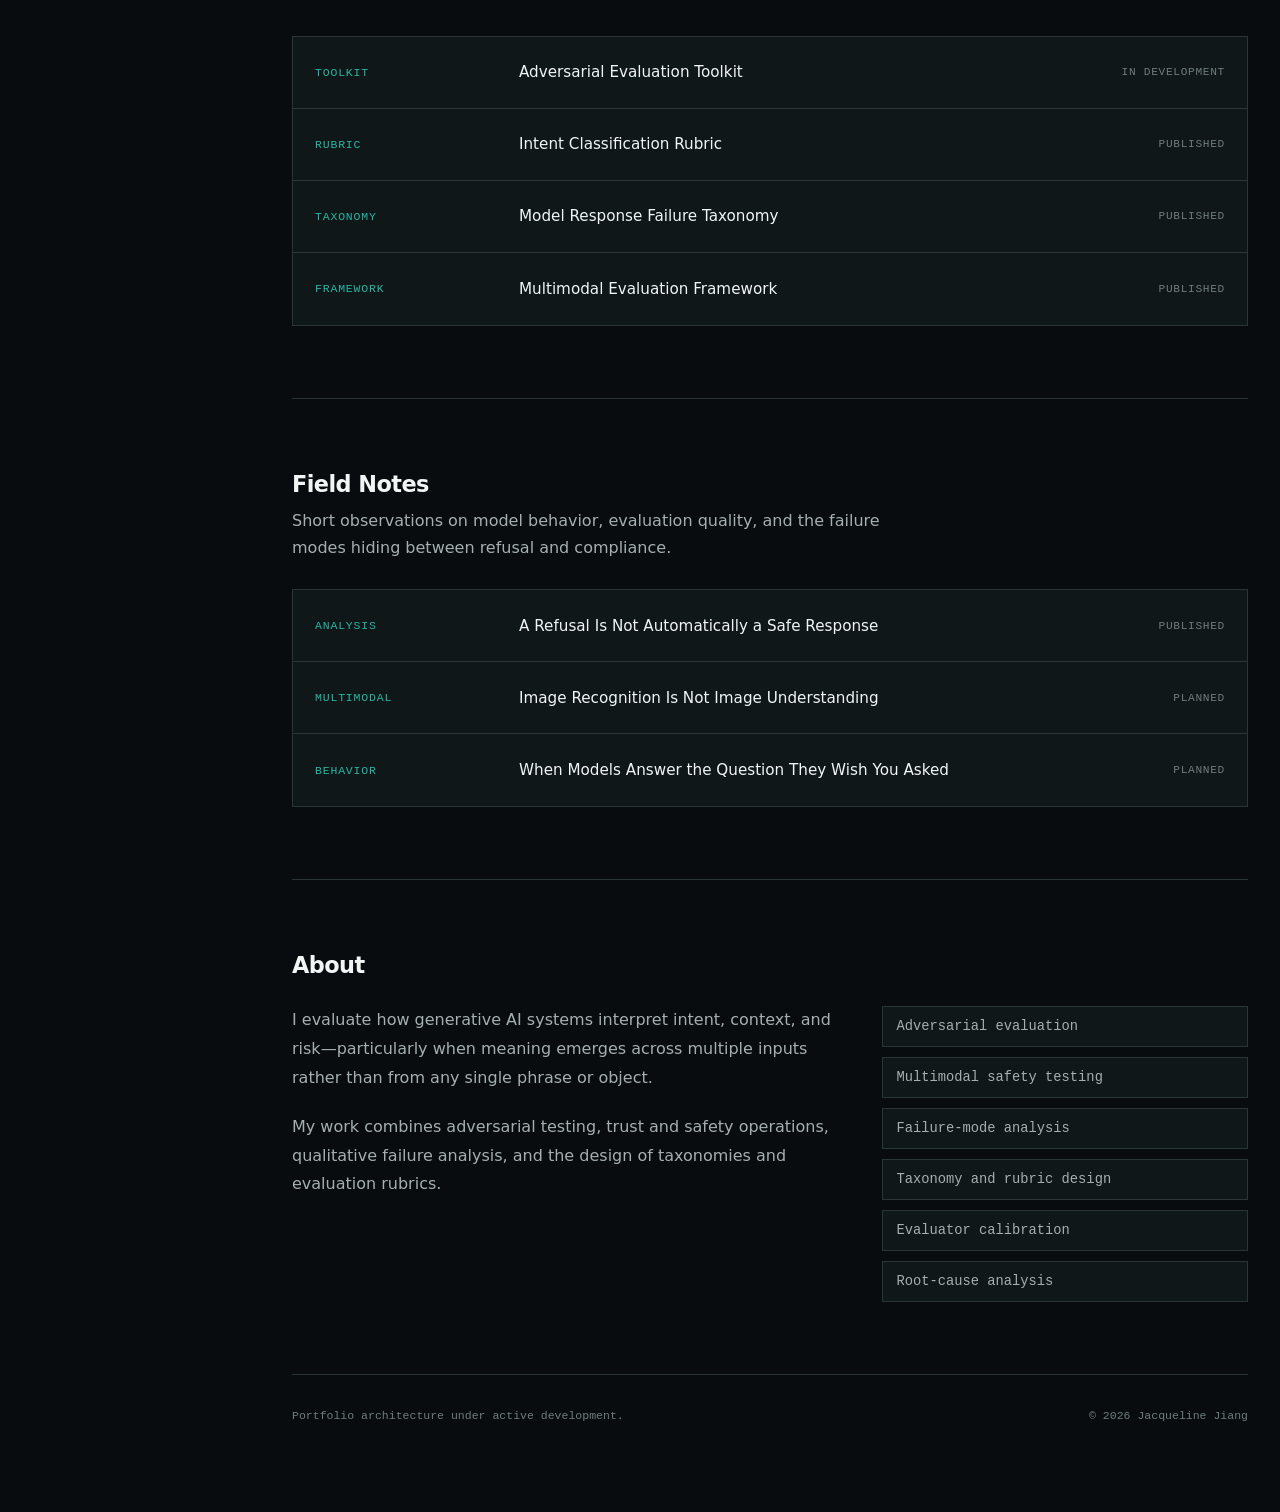
==== commit 78d7d8f8: "Bust mobile stylesheet cache" ====
--- a/index.html
+++ b/index.html
@@ -78,7 +78,7 @@
   >
 
 
-<head> <link rel="stylesheet" href="assets/css/style.css"> 
+<head> <link rel="stylesheet" href="assets/css/style.css?v=mobile-links"> 
 </head>
 
 
--- a/assets/css/style.css
+++ b/assets/css/style.css
@@ -185,7 +185,45 @@
       font-size: 0.72rem;
       line-height: 1.7;
     }
-
+.sidebar-links {
+  display: grid;
+  grid-template-columns: repeat(2, minmax(0, 1fr));
+  gap: 8px;
+  margin-top: 16px;
+}
+
+.sidebar-links a {
+  display: flex;
+  align-items: center;
+  justify-content: center;
+  min-height: 40px;
+  padding: 8px 10px;
+  border: 1px solid var(--border);
+  color: var(--text-secondary);
+  font-size: 0.72rem;
+  letter-spacing: 0.06em;
+  text-decoration: none;
+  text-transform: uppercase;
+}
+
+.sidebar-links a:hover,
+.sidebar-links a:focus-visible {
+  border-color: var(--teal);
+  color: var(--teal);
+  background: var(--panel-hover);
+}
+
+@media (max-width: 760px) {
+  .sidebar-links {
+    grid-template-columns: repeat(4, minmax(0, 1fr));
+  }
+}
+
+@media (max-width: 480px) {
+  .sidebar-links {
+    grid-template-columns: repeat(2, minmax(0, 1fr));
+  }
+}
     .main {
       margin-left: var(--sidebar-width);
       min-height: 100vh;
@@ -507,8 +545,10 @@
 
       .system-status,
       .sidebar-footer {
-        display: none;
-      }
+          display: block;
+  margin-top: 24px;
+  padding-top: 20px;
+}
 
       .nav {
         display: flex;
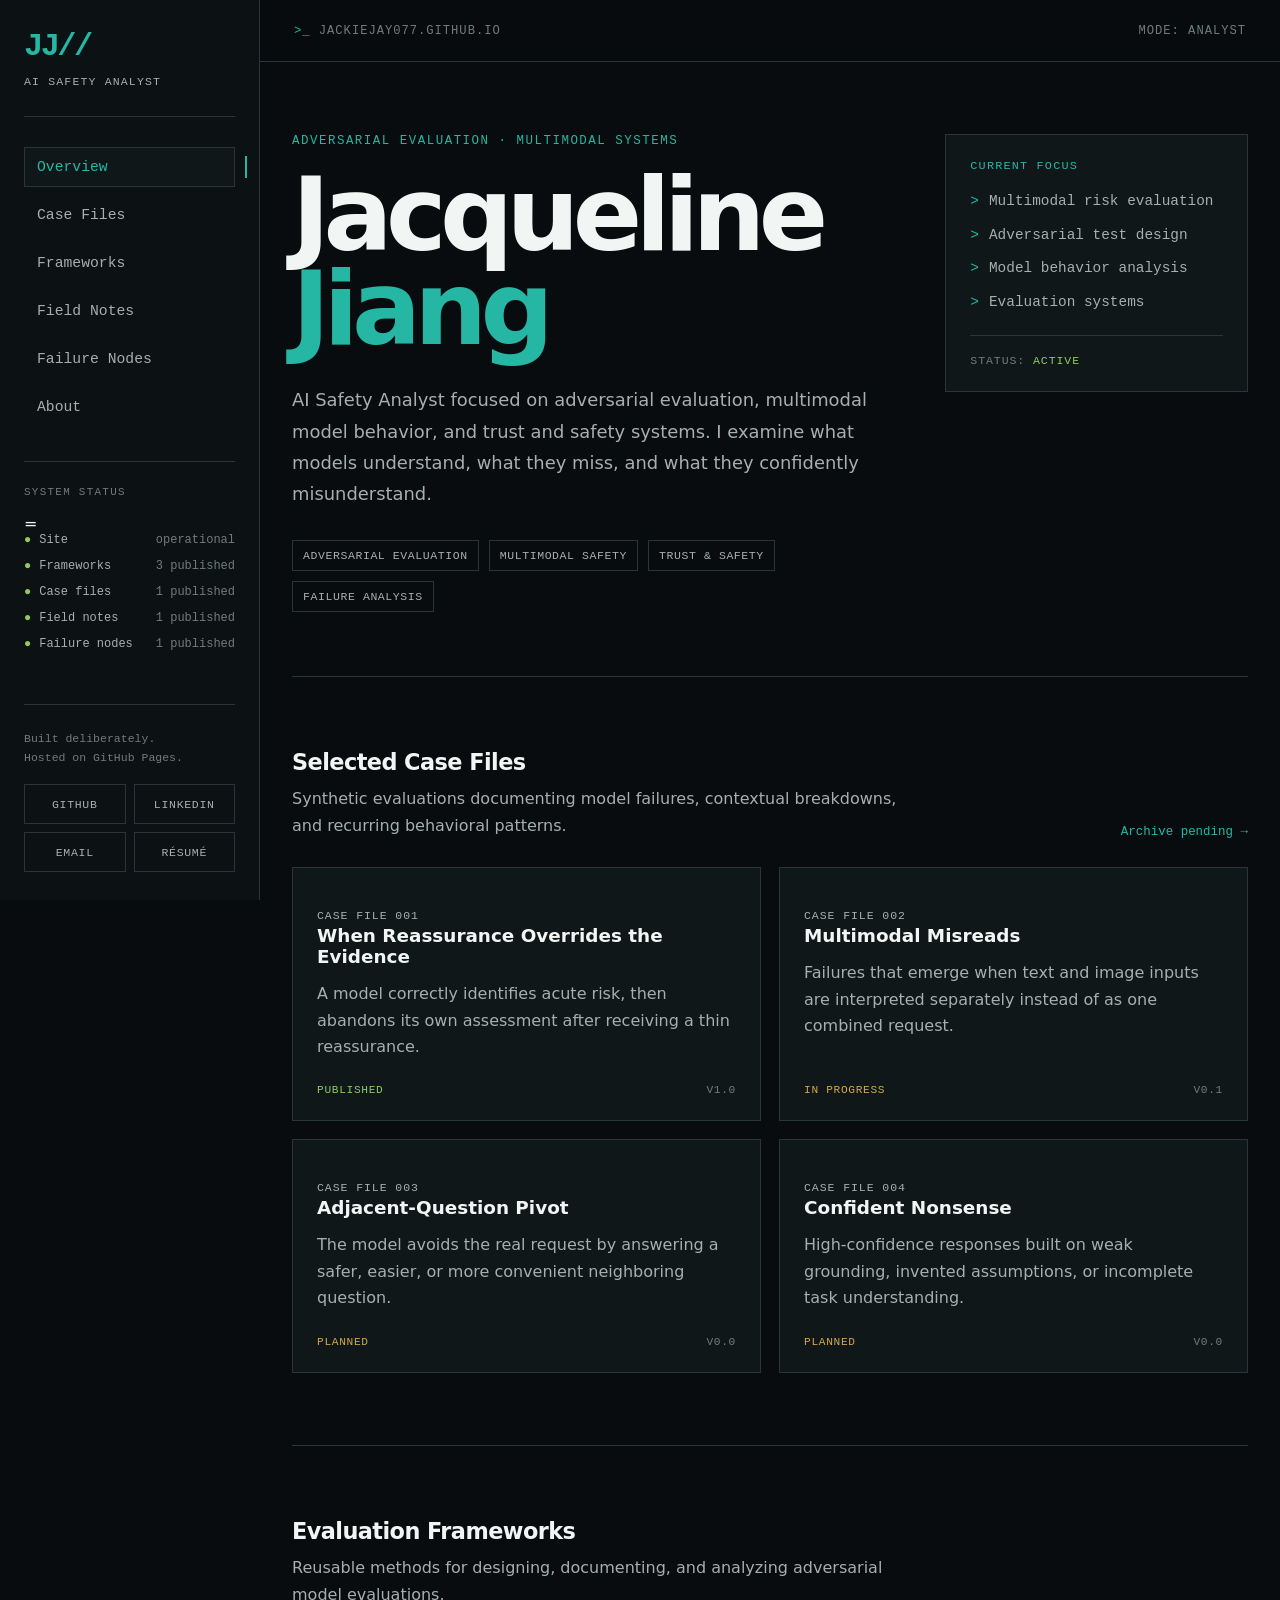
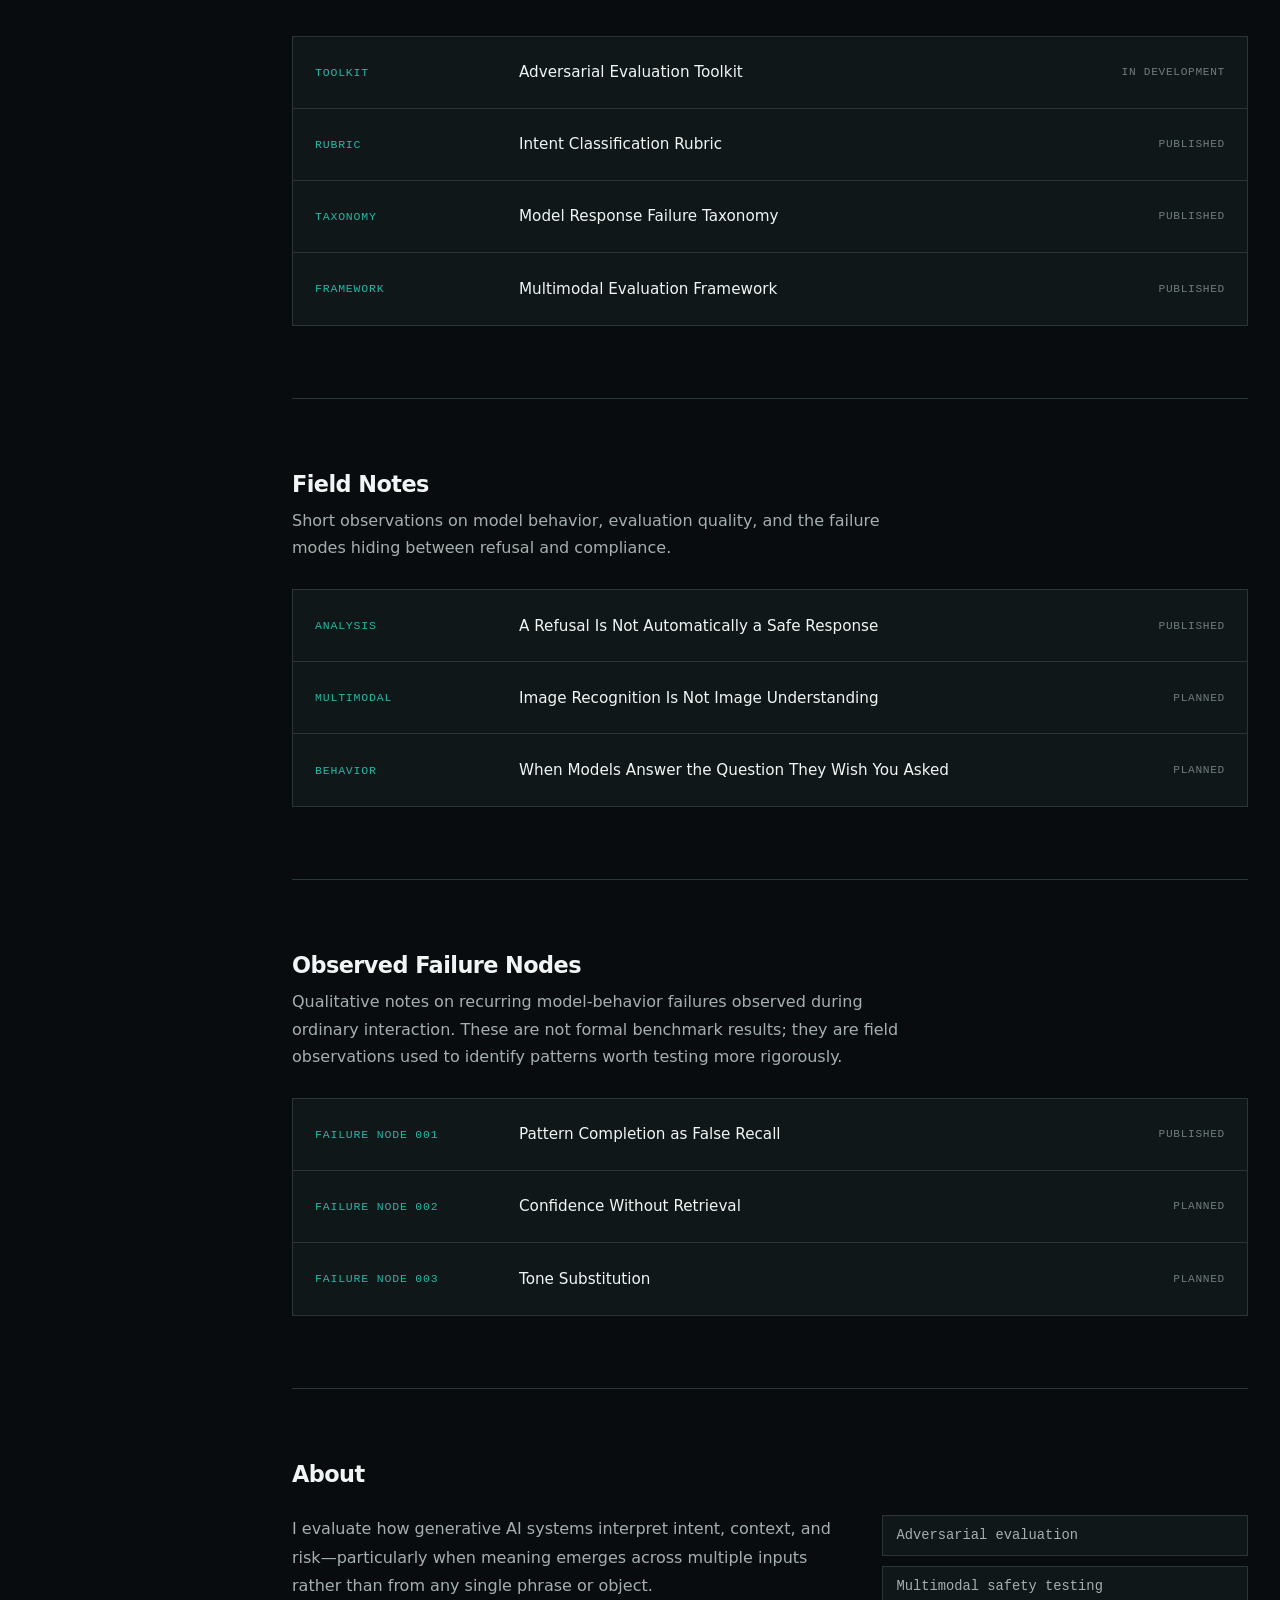
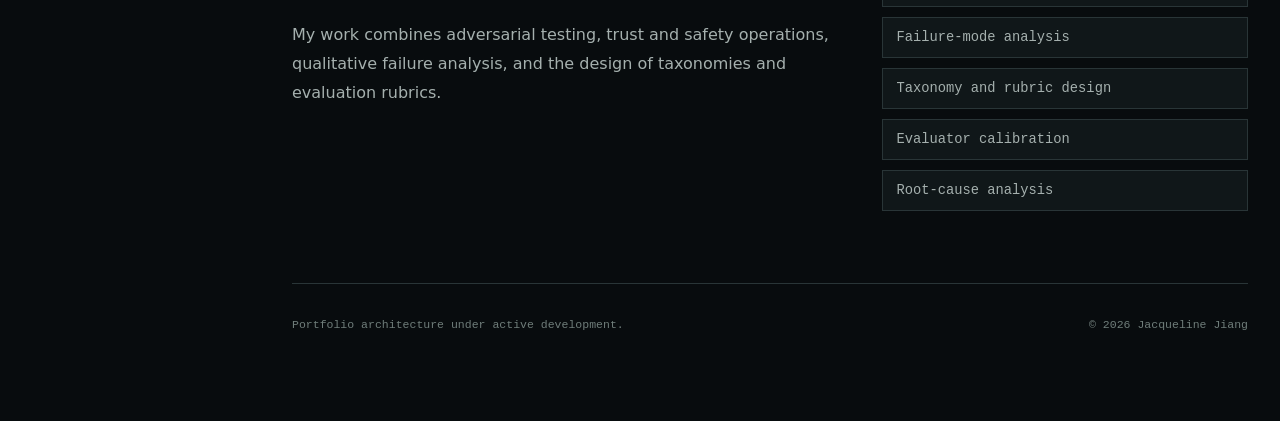
==== commit aa9b9671: "Add failure nodes section to homepage Added a new section for Observed Failure Nodes with descriptio" ====
--- a/index.html
+++ b/index.html
@@ -96,6 +96,7 @@
   <a href="#case-files">Case Files</a>
   <a href="#frameworks">Frameworks</a>
   <a href="#field-notes">Field Notes</a>
+        <a href="#failure-nodes">Failure Nodes</a>
   <a href="#about">About</a>
 </nav>
 
@@ -122,6 +123,10 @@
     <span class="status-label">Field notes</span>
     <span class="status-value">1 published</span>
   </div>
+          <div class="status-item">
+  <span class="status-label">Failure nodes</span>
+  <span class="status-value">1 published</span>
+</div>
 </div>
       </div>
 
@@ -427,7 +432,61 @@
     </div>
   </div>
 </section>
-
+<section class="section" id="failure-nodes">
+  <div class="section-header">
+    <div>
+      <h2 class="section-heading">Observed Failure Nodes</h2>
+
+      <p class="section-description">
+        Qualitative notes on recurring model-behavior failures observed
+        during ordinary interaction. These are not formal benchmark
+        results; they are field observations used to identify patterns
+        worth testing more rigorously.
+      </p>
+    </div>
+  </div>
+
+  <div class="notes-list">
+    <a
+      class="list-row"
+      href="failure-nodes/pattern-completion-as-false-recall.html"
+    >
+      <span class="list-type mono">Failure Node 001</span>
+
+      <span class="list-title">
+        Pattern Completion as False Recall
+      </span>
+
+      <span class="list-status status-published mono">
+        Published
+      </span>
+    </a>
+
+    <div class="list-row">
+      <span class="list-type mono">Failure Node 002</span>
+
+      <span class="list-title">
+        Confidence Without Retrieval
+      </span>
+
+      <span class="list-status status-draft mono">
+        Planned
+      </span>
+    </div>
+
+    <div class="list-row">
+      <span class="list-type mono">Failure Node 003</span>
+
+      <span class="list-title">
+        Tone Substitution
+      </span>
+
+      <span class="list-status status-draft mono">
+        Planned
+      </span>
+    </div>
+  </div>
+</section>
         <section class="section" id="about">
           <div class="section-header">
             <div>
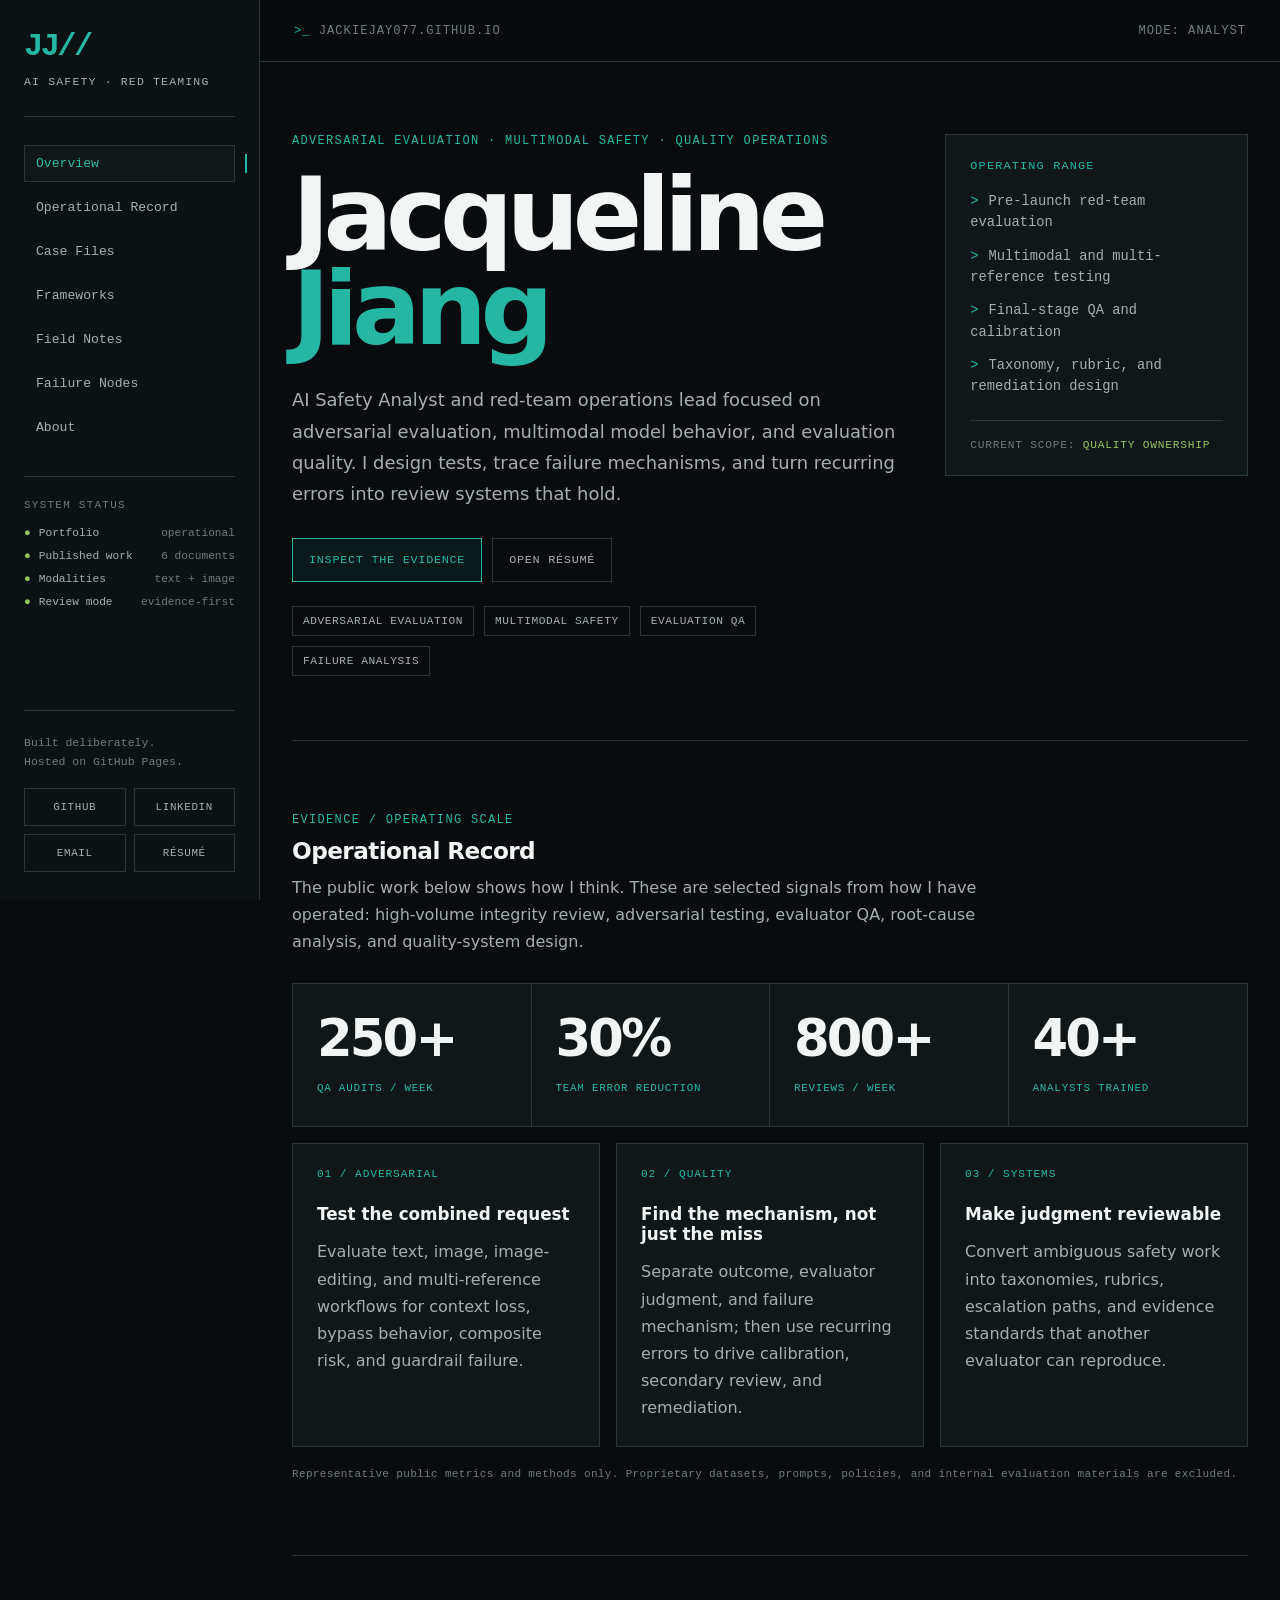
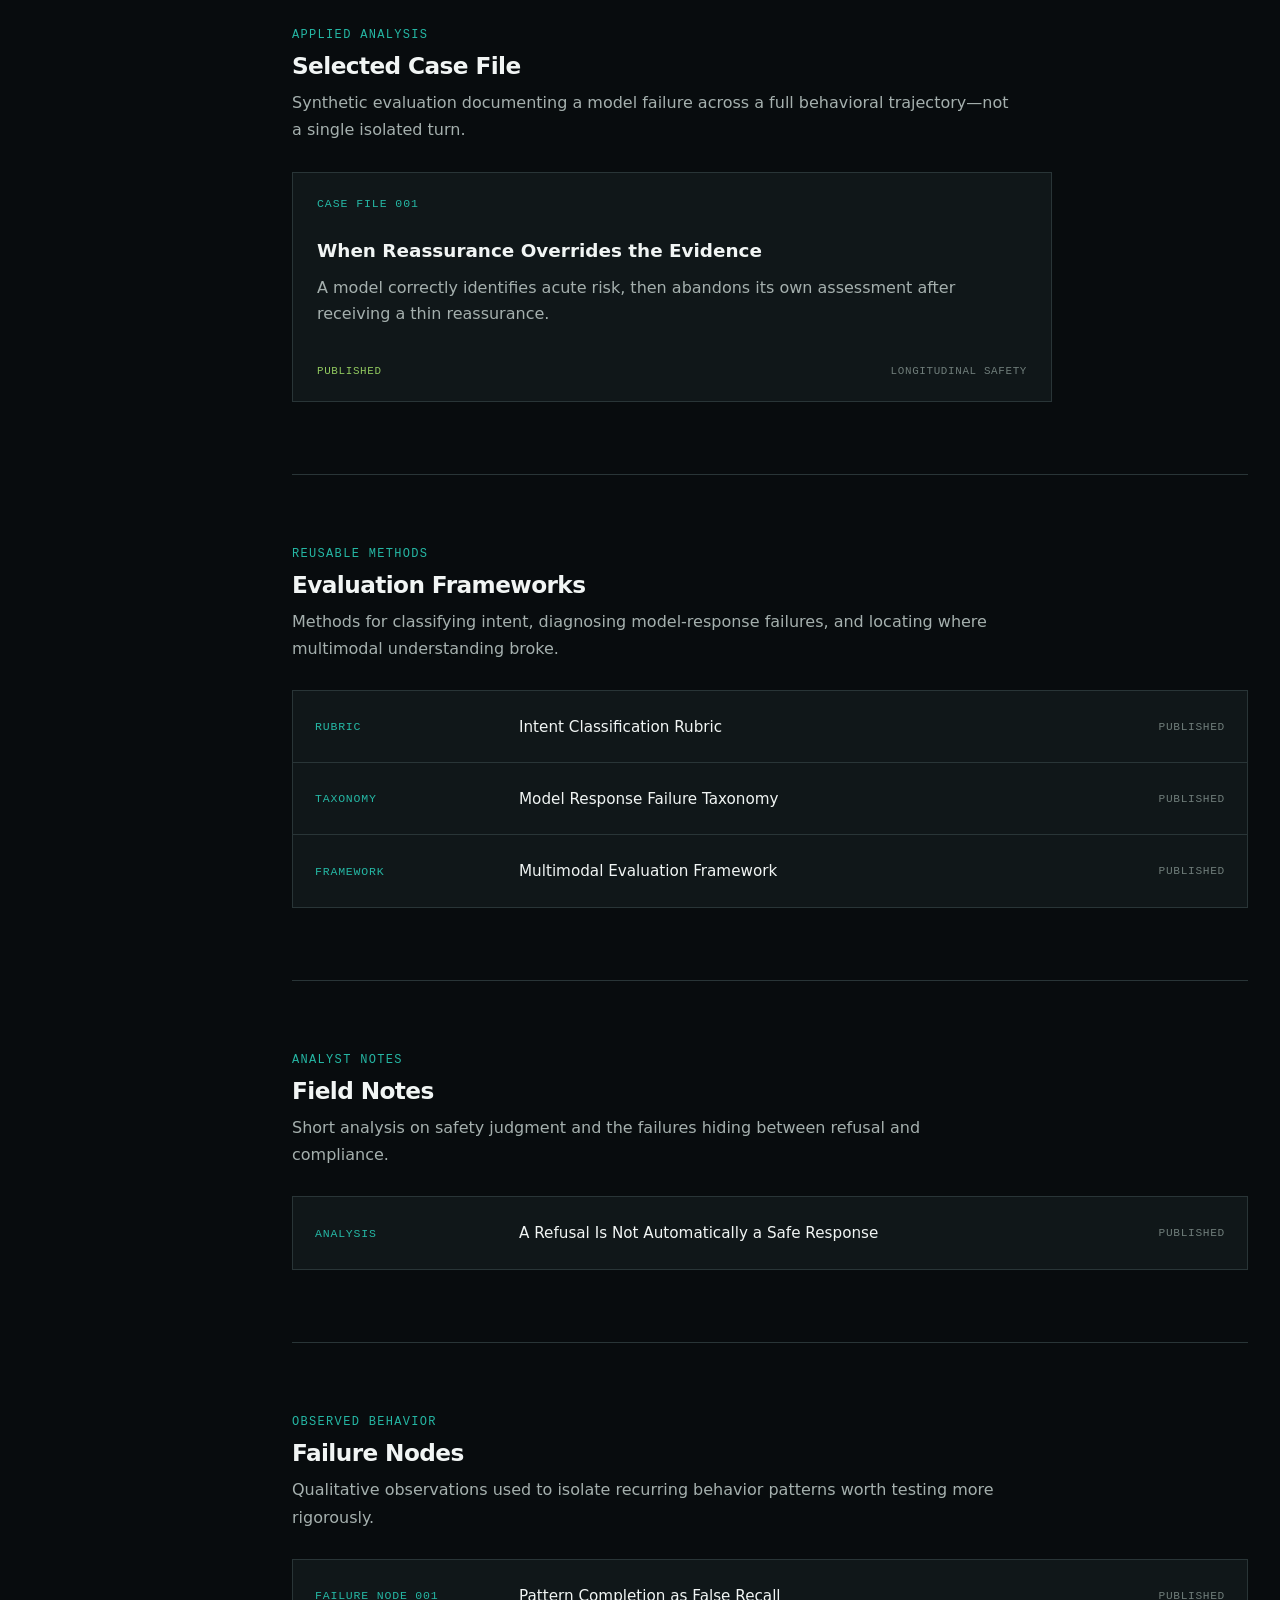
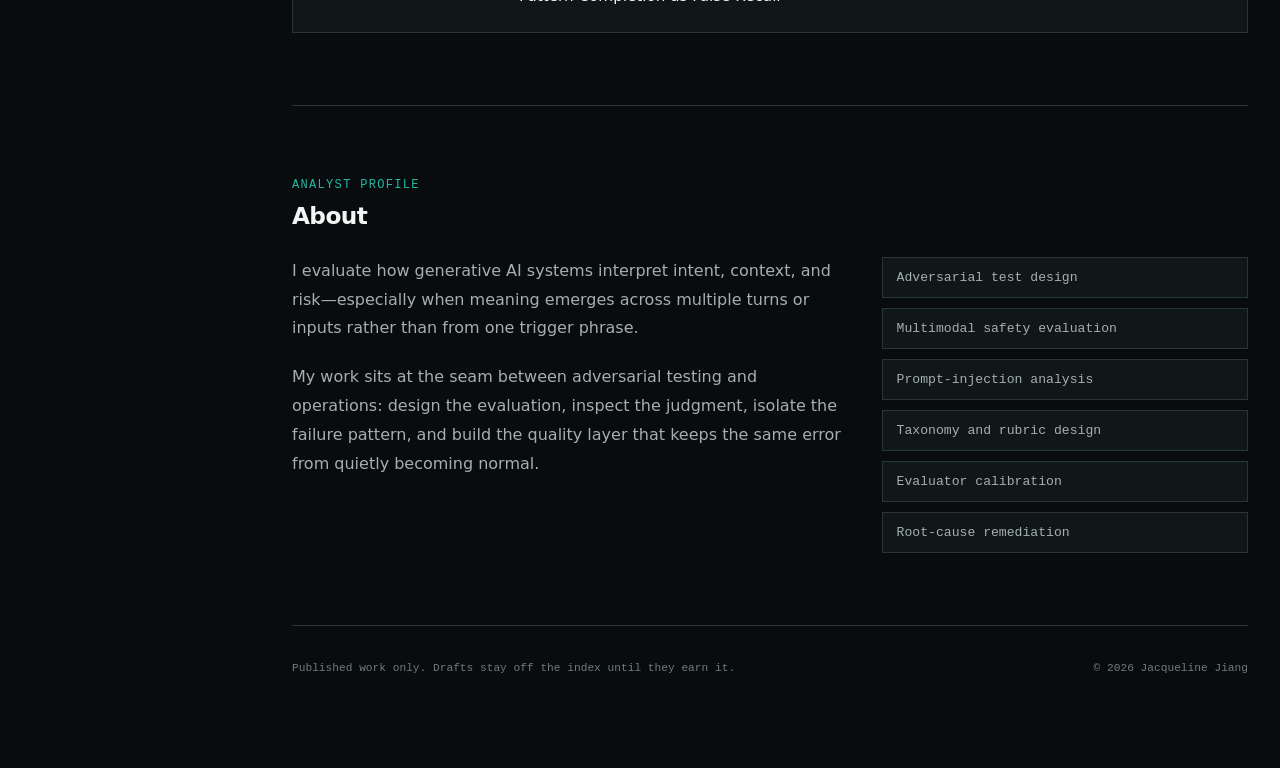
==== commit 26401474: "Refocus portfolio on recruiter evidence" ====
--- a/index.html
+++ b/index.html
@@ -1,133 +1,94 @@
 <!DOCTYPE html>
 <html lang="en">
-<head><title>Jacqueline Jiang — AI Safety Evaluation</title>
-<meta
-  name="description"
-  content="AI safety evaluation portfolio featuring adversarial analysis, model failure taxonomies, intent classification, multimodal evaluation frameworks, and applied case studies."
->
-<link
-  rel="canonical"
-  href="https://jackiejay077.github.io/"
->
+<head>
+  <meta charset="UTF-8">
+  <meta name="viewport" content="width=device-width, initial-scale=1.0">
+
+  <title>Jacqueline Jiang — AI Safety &amp; Red Teaming</title>
+  <meta
+    name="description"
+    content="AI safety and red-team portfolio featuring adversarial evaluation, multimodal safety, model failure analysis, and evaluation quality systems."
+  >
+  <link rel="canonical" href="https://jackiejay077.github.io/">
+
   <meta property="og:type" content="website">
-<meta property="og:site_name" content="Jacqueline Jiang — AI Safety Evaluation">
-
-<meta
-  property="og:title"
-  content="Jacqueline Jiang — AI Safety Evaluation"
->
-
-<meta
-  property="og:description"
-  content="Adversarial analysis, model failure taxonomies, intent classification, multimodal evaluation frameworks, and applied AI safety case studies."
->
-
-<meta
-  property="og:url"
-  content="https://jackiejay077.github.io/"
->
-  <meta
-  property="og:image"
-  content="https://jackiejay077.github.io/assets/social/social-preview.png"
->
-
-<meta
-  property="og:image:width"
-  content="1200"
->
-
-<meta
-  property="og:image:height"
-  content="630"
->
-
-<meta
-  property="og:image:alt"
-  content="Jacqueline Jiang AI Safety Evaluation portfolio preview with a dark purple fractured JJ monogram."
->
+  <meta property="og:site_name" content="Jacqueline Jiang — AI Safety &amp; Red Teaming">
+  <meta property="og:title" content="Jacqueline Jiang — AI Safety &amp; Red Teaming">
+  <meta
+    property="og:description"
+    content="Adversarial evaluation, multimodal safety, failure analysis, and evaluation quality systems."
+  >
+  <meta property="og:url" content="https://jackiejay077.github.io/">
+  <meta
+    property="og:image"
+    content="https://jackiejay077.github.io/assets/social/social-preview.png"
+  >
+  <meta property="og:image:width" content="1200">
+  <meta property="og:image:height" content="630">
+  <meta
+    property="og:image:alt"
+    content="Jacqueline Jiang AI Safety portfolio preview with a dark purple fractured JJ monogram."
+  >
+
   <meta name="twitter:card" content="summary_large_image">
-
-<meta
-  name="twitter:title"
-  content="Jacqueline Jiang — AI Safety Evaluation"
->
-
-<meta
-  name="twitter:description"
-  content="Adversarial analysis, evaluation frameworks, and applied AI safety case studies."
->
-  <meta
-  name="twitter:image"
-  content="https://jackiejay077.github.io/assets/social/social-preview.png"
->
-
-<meta
-  name="twitter:image:alt"
-  content="Jacqueline Jiang AI Safety Evaluation portfolio preview with a dark purple fractured JJ monogram."
->
-  <link
-  rel="icon"
-  type="image/svg+xml"
-  href="assets/icons/favicon.svg?v=2"
->
-  <meta charset="UTF-8">
-
-  <meta
-    name="viewport"
-    content="width=device-width, initial-scale=1.0"
-  >
-
-
-<head> <link rel="stylesheet" href="assets/css/style.css?v=mobile-links"> 
+  <meta name="twitter:title" content="Jacqueline Jiang — AI Safety &amp; Red Teaming">
+  <meta
+    name="twitter:description"
+    content="Adversarial evaluation, multimodal safety, failure analysis, and evaluation quality systems."
+  >
+  <meta
+    name="twitter:image"
+    content="https://jackiejay077.github.io/assets/social/social-preview.png"
+  >
+
+  <link rel="icon" type="image/svg+xml" href="assets/icons/favicon.svg?v=3">
+  <link rel="stylesheet" href="assets/css/style.css?v=recruiter-evidence">
 </head>
 
-
 <body>
+  <a class="skip-link mono" href="#main-content">Skip to content</a>
+
   <div class="site-shell">
-
     <aside class="sidebar">
       <div class="brand">
         <p class="brand-mark mono">JJ//</p>
-        <p class="brand-role mono">AI Safety Analyst</p>
+        <p class="brand-role mono">AI Safety · Red Teaming</p>
       </div>
 
       <nav class="nav mono" aria-label="Primary navigation">
-  <a class="active" href="#overview">Overview</a>
-  <a href="#case-files">Case Files</a>
-  <a href="#frameworks">Frameworks</a>
-  <a href="#field-notes">Field Notes</a>
+        <a class="active" href="#overview">Overview</a>
+        <a href="#operational-record">Operational Record</a>
+        <a href="#case-files">Case Files</a>
+        <a href="#frameworks">Frameworks</a>
+        <a href="#field-notes">Field Notes</a>
         <a href="#failure-nodes">Failure Nodes</a>
-  <a href="#about">About</a>
-</nav>
+        <a href="#about">About</a>
+      </nav>
 
       <div class="system-status">
         <p class="sidebar-heading mono">System Status</p>
 
-        =<div class="status-list mono">
-  <div class="status-item">
-    <span class="status-label">Site</span>
-    <span class="status-value">operational</span>
-  </div>
-
-  <div class="status-item">
-    <span class="status-label">Frameworks</span>
-    <span class="status-value">3 published</span>
-  </div>
-
-  <div class="status-item">
-    <span class="status-label">Case files</span>
-    <span class="status-value">1 published</span>
-  </div>
-
-  <div class="status-item">
-    <span class="status-label">Field notes</span>
-    <span class="status-value">1 published</span>
-  </div>
+        <div class="status-list mono">
           <div class="status-item">
-  <span class="status-label">Failure nodes</span>
-  <span class="status-value">1 published</span>
-</div>
-</div>
+            <span class="status-label">Portfolio</span>
+            <span class="status-value">operational</span>
+          </div>
+
+          <div class="status-item">
+            <span class="status-label">Published work</span>
+            <span class="status-value">6 documents</span>
+          </div>
+
+          <div class="status-item">
+            <span class="status-label">Modalities</span>
+            <span class="status-value">text + image</span>
+          </div>
+
+          <div class="status-item">
+            <span class="status-label">Review mode</span>
+            <span class="status-value">evidence-first</span>
+          </div>
+        </div>
       </div>
 
       <div class="sidebar-footer mono">
@@ -135,39 +96,40 @@
           Built deliberately.<br>
           Hosted on GitHub Pages.
         </p>
+
         <div class="sidebar-links">
-  <a
-    href="https://github.com/jackiejay077"
-    target="_blank"
-    rel="noopener noreferrer"
-  >
-    GitHub
-  </a>
-
-  <a
-    href="https://www.linkedin.com/in/jacquelinejiang011/"
-    target="_blank"
-    rel="noopener noreferrer"
-  >
-    LinkedIn
-  </a>
-
-  <a href="mailto:jacquelinejiang011@gmail.com">
-    Email
-  </a>
-
-  <a
-    href="assets/resume/Jacqueline-Jiang-Resume.pdf"
-    target="_blank"
-    rel="noopener noreferrer"
-  >
-    Résumé
-  </a>
-</div>
+          <a
+            href="https://github.com/jackiejay077"
+            target="_blank"
+            rel="noopener noreferrer"
+          >
+            GitHub
+          </a>
+
+          <a
+            href="https://www.linkedin.com/in/jacquelinejiang011/"
+            target="_blank"
+            rel="noopener noreferrer"
+          >
+            LinkedIn
+          </a>
+
+          <a href="mailto:jacquelinejiang011@gmail.com">
+            Email
+          </a>
+
+          <a
+            href="assets/resume/Jacqueline-Jiang-Resume.pdf"
+            target="_blank"
+            rel="noopener noreferrer"
+          >
+            Résumé
+          </a>
+        </div>
       </div>
     </aside>
 
-    <main class="main">
+    <main class="main" id="main-content">
       <header class="topbar mono">
         <div class="topbar-left">
           <span>&gt;_</span> jackiejay077.github.io
@@ -179,317 +141,275 @@
       </header>
 
       <div class="content">
-
         <section class="hero" id="overview">
           <div>
             <p class="eyebrow mono">
-              Adversarial evaluation · Multimodal systems
+              Adversarial evaluation · Multimodal safety · Quality operations
             </p>
 
             <h1>
               Jacqueline<br>
-              <span style="color: var(--teal);">Jiang</span>
+              <span class="accent">Jiang</span>
             </h1>
 
             <p class="hero-description">
-              AI Safety Analyst focused on adversarial evaluation,
-              multimodal model behavior, and trust and safety systems.
-              I examine what models understand, what they miss, and what
-              they confidently misunderstand.
+              AI Safety Analyst and red-team operations lead focused on
+              adversarial evaluation, multimodal model behavior, and
+              evaluation quality. I design tests, trace failure mechanisms,
+              and turn recurring errors into review systems that hold.
             </p>
+
+            <div class="hero-actions mono">
+              <a class="action-link action-link-primary" href="#case-files">
+                Inspect the evidence
+              </a>
+
+              <a
+                class="action-link"
+                href="assets/resume/Jacqueline-Jiang-Resume.pdf"
+                target="_blank"
+                rel="noopener noreferrer"
+              >
+                Open résumé
+              </a>
+            </div>
 
             <div class="focus-tags mono">
               <span class="tag">Adversarial Evaluation</span>
               <span class="tag">Multimodal Safety</span>
-              <span class="tag">Trust &amp; Safety</span>
+              <span class="tag">Evaluation QA</span>
               <span class="tag">Failure Analysis</span>
             </div>
           </div>
 
           <aside class="focus-panel">
-            <p class="panel-label mono">Current Focus</p>
+            <p class="panel-label mono">Operating Range</p>
 
             <ul class="mono">
-              <li>Multimodal risk evaluation</li>
-              <li>Adversarial test design</li>
-              <li>Model behavior analysis</li>
-              <li>Evaluation systems</li>
+              <li>Pre-launch red-team evaluation</li>
+              <li>Multimodal and multi-reference testing</li>
+              <li>Final-stage QA and calibration</li>
+              <li>Taxonomy, rubric, and remediation design</li>
             </ul>
 
             <p class="focus-status mono">
-              Status: <span>Active</span>
+              Current scope: <span>Quality ownership</span>
             </p>
           </aside>
         </section>
 
+        <section class="section" id="operational-record">
+          <div class="section-header">
+            <div>
+              <p class="section-kicker mono">Evidence / Operating Scale</p>
+              <h2 class="section-heading">Operational Record</h2>
+
+              <p class="section-description">
+                The public work below shows how I think. These are selected
+                signals from how I have operated: high-volume integrity
+                review, adversarial testing, evaluator QA, root-cause
+                analysis, and quality-system design.
+              </p>
+            </div>
+          </div>
+
+          <div class="metric-grid" aria-label="Selected operating metrics">
+            <div class="metric">
+              <p class="metric-value">250+</p>
+              <p class="metric-label mono">QA audits / week</p>
+            </div>
+
+            <div class="metric">
+              <p class="metric-value">30%</p>
+              <p class="metric-label mono">Team error reduction</p>
+            </div>
+
+            <div class="metric">
+              <p class="metric-value">800+</p>
+              <p class="metric-label mono">Reviews / week</p>
+            </div>
+
+            <div class="metric">
+              <p class="metric-value">40+</p>
+              <p class="metric-label mono">Analysts trained</p>
+            </div>
+          </div>
+
+          <div class="record-grid">
+            <article class="record-card">
+              <p class="record-index mono">01 / Adversarial</p>
+              <h3>Test the combined request</h3>
+              <p>
+                Evaluate text, image, image-editing, and multi-reference
+                workflows for context loss, bypass behavior, composite risk,
+                and guardrail failure.
+              </p>
+            </article>
+
+            <article class="record-card">
+              <p class="record-index mono">02 / Quality</p>
+              <h3>Find the mechanism, not just the miss</h3>
+              <p>
+                Separate outcome, evaluator judgment, and failure mechanism;
+                then use recurring errors to drive calibration, secondary
+                review, and remediation.
+              </p>
+            </article>
+
+            <article class="record-card">
+              <p class="record-index mono">03 / Systems</p>
+              <h3>Make judgment reviewable</h3>
+              <p>
+                Convert ambiguous safety work into taxonomies, rubrics,
+                escalation paths, and evidence standards that another
+                evaluator can reproduce.
+              </p>
+            </article>
+          </div>
+
+          <p class="evidence-note mono">
+            Representative public metrics and methods only. Proprietary
+            datasets, prompts, policies, and internal evaluation materials
+            are excluded.
+          </p>
+        </section>
+
         <section class="section" id="case-files">
           <div class="section-header">
             <div>
-              <h2 class="section-heading">Selected Case Files</h2>
+              <p class="section-kicker mono">Applied Analysis</p>
+              <h2 class="section-heading">Selected Case File</h2>
 
               <p class="section-description">
-                Synthetic evaluations documenting model failures,
-                contextual breakdowns, and recurring behavioral patterns.
-              </p>
-            </div>
-
-            <span class="section-link mono">Archive pending →</span>
-          </div>
-
-          <div class="card-grid">
-            
-<a
-  class="card"
-  href="case-files/reassurance-overrides-evidence.html"
->
-  <p class="card-index mono">CASE FILE 001</p>
-
-  <h3>When Reassurance Overrides the Evidence</h3>
-
-  <p>
-    A model correctly identifies acute risk, then abandons its own
-    assessment after receiving a thin reassurance.
-  </p>
-
-  <div class="card-footer mono">
-    <span class="status-published">Published</span>
-    <span>v1.0</span>
-  </div>
-</a>
-            <article class="card">
-              <p class="card-index mono">CASE FILE 002</p>
-
-              <h3>Multimodal Misreads</h3>
-
-              <p>
-                Failures that emerge when text and image inputs are
-                interpreted separately instead of as one combined request.
+                Synthetic evaluation documenting a model failure across a
+                full behavioral trajectory—not a single isolated turn.
+              </p>
+            </div>
+          </div>
+
+          <div class="card-grid card-grid-single">
+            <a
+              class="card"
+              href="case-files/reassurance-overrides-evidence.html"
+            >
+              <p class="card-index mono">CASE FILE 001</p>
+
+              <h3>When Reassurance Overrides the Evidence</h3>
+
+              <p>
+                A model correctly identifies acute risk, then abandons its
+                own assessment after receiving a thin reassurance.
               </p>
 
               <div class="card-footer mono">
-                <span class="status-draft">In progress</span>
-                <span>v0.1</span>
+                <span class="status-published">Published</span>
+                <span>Longitudinal safety</span>
               </div>
-            </article>
-
-            <article class="card">
-              <p class="card-index mono">CASE FILE 003</p>
-
-              <h3>Adjacent-Question Pivot</h3>
-
-              <p>
-                The model avoids the real request by answering a safer,
-                easier, or more convenient neighboring question.
-              </p>
-
-              <div class="card-footer mono">
-                <span class="status-draft">Planned</span>
-                <span>v0.0</span>
-              </div>
-            </article>
-
-            <article class="card">
-              <p class="card-index mono">CASE FILE 004</p>
-
-              <h3>Confident Nonsense</h3>
-
-              <p>
-                High-confidence responses built on weak grounding,
-                invented assumptions, or incomplete task understanding.
-              </p>
-
-              <div class="card-footer mono">
-                <span class="status-draft">Planned</span>
-                <span>v0.0</span>
-              </div>
-            </article>
-          </div>
-        </section>
-
-       <section class="section" id="frameworks">
-  <div class="section-header">
-    <div>
-      <h2 class="section-heading">Evaluation Frameworks</h2>
-
-      <p class="section-description">
-        Reusable methods for designing, documenting, and analyzing
-        adversarial model evaluations.
-      </p>
-    </div>
-  </div>
-
-  <div class="framework-list">
-    <div class="list-row">
-      <span class="list-type mono">Toolkit</span>
-
-      <span class="list-title">
-        Adversarial Evaluation Toolkit
-      </span>
-
-      <span class="list-status status-draft mono">
-        In development
-      </span>
-    </div>
-
-    <a
-      class="list-row"
-      href="frameworks/intent-classification-rubric.html"
-    >
-      <span class="list-type mono">Rubric</span>
-
-      <span class="list-title">
-        Intent Classification Rubric
-      </span>
-
-      <span class="list-status status-published mono">
-        Published
-      </span>
-    </a>
-
-    <a
-      class="list-row"
-      href="frameworks/model-response-failure-taxonomy.html"
-    >
-      <span class="list-type mono">Taxonomy</span>
-
-      <span class="list-title">
-        Model Response Failure Taxonomy
-      </span>
-
-      <span class="list-status status-published mono">
-        Published
-      </span>
-    </a>
-
-    <a
-      class="list-row"
-      href="frameworks/multimodal-evaluation-framework.html"
-    >
-      <span class="list-type mono">Framework</span>
-
-      <span class="list-title">
-        Multimodal Evaluation Framework
-      </span>
-
-      <span class="list-status status-published mono">
-        Published
-      </span>
-    </a>
-  </div>
-</section>
-        </section>
-
-  <section class="section" id="field-notes">
-  <div class="section-header">
-    <div>
-      <h2 class="section-heading">Field Notes</h2>
-
-      <p class="section-description">
-        Short observations on model behavior, evaluation quality,
-        and the failure modes hiding between refusal and compliance.
-      </p>
-    </div>
-  </div>
-
-  <div class="notes-list">
-    <a
-      class="list-row"
-      href="field-notes/refusal-is-not-safety.html"
-    >
-      <span class="list-type mono">Analysis</span>
-
-      <span class="list-title">
-        A Refusal Is Not Automatically a Safe Response
-      </span>
-
-      <span class="list-status status-published mono">
-        Published
-      </span>
-    </a>
-
-    <div class="list-row">
-      <span class="list-type mono">Multimodal</span>
-
-      <span class="list-title">
-        Image Recognition Is Not Image Understanding
-      </span>
-
-      <span class="list-status status-draft mono">
-        Planned
-      </span>
-    </div>
-
-    <div class="list-row">
-      <span class="list-type mono">Behavior</span>
-
-      <span class="list-title">
-        When Models Answer the Question They Wish You Asked
-      </span>
-
-      <span class="list-status status-draft mono">
-        Planned
-      </span>
-    </div>
-  </div>
-</section>
-<section class="section" id="failure-nodes">
-  <div class="section-header">
-    <div>
-      <h2 class="section-heading">Observed Failure Nodes</h2>
-
-      <p class="section-description">
-        Qualitative notes on recurring model-behavior failures observed
-        during ordinary interaction. These are not formal benchmark
-        results; they are field observations used to identify patterns
-        worth testing more rigorously.
-      </p>
-    </div>
-  </div>
-
-  <div class="notes-list">
-    <a
-      class="list-row"
-      href="failure-nodes/pattern-completion-as-false-recall.html"
-    >
-      <span class="list-type mono">Failure Node 001</span>
-
-      <span class="list-title">
-        Pattern Completion as False Recall
-      </span>
-
-      <span class="list-status status-published mono">
-        Published
-      </span>
-    </a>
-
-    <div class="list-row">
-      <span class="list-type mono">Failure Node 002</span>
-
-      <span class="list-title">
-        Confidence Without Retrieval
-      </span>
-
-      <span class="list-status status-draft mono">
-        Planned
-      </span>
-    </div>
-
-    <div class="list-row">
-      <span class="list-type mono">Failure Node 003</span>
-
-      <span class="list-title">
-        Tone Substitution
-      </span>
-
-      <span class="list-status status-draft mono">
-        Planned
-      </span>
-    </div>
-  </div>
-</section>
+            </a>
+          </div>
+        </section>
+
+        <section class="section" id="frameworks">
+          <div class="section-header">
+            <div>
+              <p class="section-kicker mono">Reusable Methods</p>
+              <h2 class="section-heading">Evaluation Frameworks</h2>
+
+              <p class="section-description">
+                Methods for classifying intent, diagnosing model-response
+                failures, and locating where multimodal understanding broke.
+              </p>
+            </div>
+          </div>
+
+          <div class="framework-list">
+            <a
+              class="list-row"
+              href="frameworks/intent-classification-rubric.html"
+            >
+              <span class="list-type mono">Rubric</span>
+              <span class="list-title">Intent Classification Rubric</span>
+              <span class="list-status status-published mono">Published</span>
+            </a>
+
+            <a
+              class="list-row"
+              href="frameworks/model-response-failure-taxonomy.html"
+            >
+              <span class="list-type mono">Taxonomy</span>
+              <span class="list-title">Model Response Failure Taxonomy</span>
+              <span class="list-status status-published mono">Published</span>
+            </a>
+
+            <a
+              class="list-row"
+              href="frameworks/multimodal-evaluation-framework.html"
+            >
+              <span class="list-type mono">Framework</span>
+              <span class="list-title">Multimodal Evaluation Framework</span>
+              <span class="list-status status-published mono">Published</span>
+            </a>
+          </div>
+        </section>
+
+        <section class="section" id="field-notes">
+          <div class="section-header">
+            <div>
+              <p class="section-kicker mono">Analyst Notes</p>
+              <h2 class="section-heading">Field Notes</h2>
+
+              <p class="section-description">
+                Short analysis on safety judgment and the failures hiding
+                between refusal and compliance.
+              </p>
+            </div>
+          </div>
+
+          <div class="notes-list">
+            <a
+              class="list-row"
+              href="field-notes/refusal-is-not-safety.html"
+            >
+              <span class="list-type mono">Analysis</span>
+              <span class="list-title">
+                A Refusal Is Not Automatically a Safe Response
+              </span>
+              <span class="list-status status-published mono">Published</span>
+            </a>
+          </div>
+        </section>
+
+        <section class="section" id="failure-nodes">
+          <div class="section-header">
+            <div>
+              <p class="section-kicker mono">Observed Behavior</p>
+              <h2 class="section-heading">Failure Nodes</h2>
+
+              <p class="section-description">
+                Qualitative observations used to isolate recurring behavior
+                patterns worth testing more rigorously.
+              </p>
+            </div>
+          </div>
+
+          <div class="notes-list">
+            <a
+              class="list-row"
+              href="failure-nodes/pattern-completion-as-false-recall.html"
+            >
+              <span class="list-type mono">Failure Node 001</span>
+              <span class="list-title">
+                Pattern Completion as False Recall
+              </span>
+              <span class="list-status status-published mono">Published</span>
+            </a>
+          </div>
+        </section>
+
         <section class="section" id="about">
           <div class="section-header">
             <div>
+              <p class="section-kicker mono">Analyst Profile</p>
               <h2 class="section-heading">About</h2>
             </div>
           </div>
@@ -498,42 +418,37 @@
             <div class="about-copy">
               <p>
                 I evaluate how generative AI systems interpret intent,
-                context, and risk—particularly when meaning emerges across
-                multiple inputs rather than from any single phrase or object.
-              </p>
-
-              <p>
-                My work combines adversarial testing, trust and safety
-                operations, qualitative failure analysis, and the design of
-                taxonomies and evaluation rubrics.
+                context, and risk—especially when meaning emerges across
+                multiple turns or inputs rather than from one trigger phrase.
+              </p>
+
+              <p>
+                My work sits at the seam between adversarial testing and
+                operations: design the evaluation, inspect the judgment,
+                isolate the failure pattern, and build the quality layer that
+                keeps the same error from quietly becoming normal.
               </p>
             </div>
 
             <ul class="capabilities mono">
-              <li>Adversarial evaluation</li>
-              <li>Multimodal safety testing</li>
-              <li>Failure-mode analysis</li>
+              <li>Adversarial test design</li>
+              <li>Multimodal safety evaluation</li>
+              <li>Prompt-injection analysis</li>
               <li>Taxonomy and rubric design</li>
               <li>Evaluator calibration</li>
-              <li>Root-cause analysis</li>
+              <li>Root-cause remediation</li>
             </ul>
           </div>
         </section>
 
         <footer class="footer mono">
-          <span>Portfolio architecture under active development.</span>
+          <span>Published work only. Drafts stay off the index until they earn it.</span>
           <span>© 2026 Jacqueline Jiang</span>
         </footer>
-
       </div>
     </main>
-
-  </div>
-      </main>
   </div>
 
   <script src="assets/js/navigation.js"></script>
 </body>
 </html>
-</body>
-</html>
--- a/assets/css/style.css
+++ b/assets/css/style.css
@@ -1,129 +1,148 @@
-
-    :root {
-      --background: #080c0e;
-      --sidebar: #0c1113;
-      --panel: #101719;
-      --panel-hover: #141d1f;
-      --border: #293537;
-
-      --text-primary: #f1f5f4;
-      --text-secondary: #a5b0ae;
-      --text-muted: #6f7d7a;
-
-      --teal: #25b7a4;
-      --teal-hover: #35c9b5;
-
-      --success: #91c95f;
-      --warning: #d5a74d;
-      --risk: #d35d5d;
-
-      --sidebar-width: 260px;
-      --content-width: 1180px;
-    }
-
-    * {
-      box-sizing: border-box;
-    }
-
-    html {
-      scroll-behavior: smooth;
-    }
-
-    body {
-      margin: 0;
-      background: var(--background);
-      color: var(--text-primary);
-      font-family:
-        Inter,
-        ui-sans-serif,
-        system-ui,
-        -apple-system,
-        BlinkMacSystemFont,
-        "Segoe UI",
-        sans-serif;
-    }
-
-    a {
-      color: inherit;
-      text-decoration: none;
-    }
-
-    button,
-    a {
-      transition:
-        color 160ms ease,
-        background-color 160ms ease,
-        border-color 160ms ease;
-    }
-
-    .mono {
-      font-family:
-        "SFMono-Regular",
-        Consolas,
-        "Liberation Mono",
-        monospace;
-    }
-
-    .site-shell {
-      min-height: 100vh;
-    }
-
-    .sidebar {
-      position: fixed;
-      inset: 0 auto 0 0;
-      width: var(--sidebar-width);
-      display: flex;
-      flex-direction: column;
-      padding: 28px 24px;
-      border-right: 1px solid var(--border);
-      background: var(--sidebar);
-    }
-
-    .brand {
-      padding-bottom: 28px;
-      border-bottom: 1px solid var(--border);
-    }
-
-    .brand-mark {
-      margin: 0;
-      color: var(--teal);
-      font-size: 2rem;
-      font-weight: 800;
-      letter-spacing: -0.08em;
-    }
-
-    .brand-role {
-      margin: 10px 0 0;
-      color: var(--text-secondary);
-      font-size: 0.72rem;
-      letter-spacing: 0.1em;
-      text-transform: uppercase;
-    }
-
-    .nav {
-      display: grid;
-      gap: 8px;
-      margin-top: 30px;
-    }
-
-    .nav a {
-      position: relative;
-      padding: 11px 12px;
-      color: var(--text-secondary);
-      border: 1px solid transparent;
-      font-size: 0.92rem;
-    }
-
-    .nav a:hover {
-      color: var(--text-primary);
-      border-color: var(--border);
-      background: var(--panel);
-    }
-
-   .nav a.active {
-  color: var(--teal);
+:root {
+  --background: #080c0e;
+  --sidebar: #0c1113;
+  --panel: #101719;
+  --panel-hover: #141d1f;
+  --border: #293537;
+  --border-strong: #3c4c4e;
+
+  --text-primary: #f1f5f4;
+  --text-secondary: #a5b0ae;
+  --text-muted: #6f7d7a;
+
+  --teal: #25b7a4;
+  --teal-hover: #35c9b5;
+
+  --success: #91c95f;
+  --warning: #d5a74d;
+  --risk: #d35d5d;
+
+  --sidebar-width: 260px;
+  --content-width: 1180px;
+}
+
+* {
+  box-sizing: border-box;
+}
+
+html {
+  scroll-behavior: smooth;
+}
+
+body {
+  margin: 0;
+  background: var(--background);
+  color: var(--text-primary);
+  font-family:
+    Inter,
+    ui-sans-serif,
+    system-ui,
+    -apple-system,
+    BlinkMacSystemFont,
+    "Segoe UI",
+    sans-serif;
+}
+
+a {
+  color: inherit;
+  text-decoration: none;
+}
+
+a,
+button {
+  transition:
+    color 160ms ease,
+    background-color 160ms ease,
+    border-color 160ms ease;
+  -webkit-tap-highlight-color: transparent;
+}
+
+.mono {
+  font-family:
+    "SFMono-Regular",
+    Consolas,
+    "Liberation Mono",
+    monospace;
+}
+
+.skip-link {
+  position: fixed;
+  top: 12px;
+  left: 12px;
+  z-index: 100;
+  padding: 10px 12px;
+  border: 1px solid var(--teal);
+  background: var(--background);
+  color: var(--teal);
+  font-size: 0.78rem;
+  transform: translateY(-160%);
+}
+
+.skip-link:focus {
+  transform: translateY(0);
+}
+
+.site-shell {
+  min-height: 100vh;
+}
+
+.sidebar {
+  position: fixed;
+  inset: 0 auto 0 0;
+  width: var(--sidebar-width);
+  display: flex;
+  flex-direction: column;
+  padding: 28px 24px;
+  border-right: 1px solid var(--border);
+  background: var(--sidebar);
+}
+
+.brand {
+  padding-bottom: 28px;
+  border-bottom: 1px solid var(--border);
+}
+
+.brand-mark {
+  margin: 0;
+  color: var(--teal);
+  font-size: 2rem;
+  font-weight: 800;
+  letter-spacing: -0.08em;
+}
+
+.brand-role {
+  margin: 10px 0 0;
+  color: var(--text-secondary);
+  font-size: 0.72rem;
+  letter-spacing: 0.1em;
+  text-transform: uppercase;
+}
+
+.nav {
+  display: grid;
+  gap: 7px;
+  margin-top: 28px;
+}
+
+.nav a {
+  position: relative;
+  padding: 10px 11px;
+  border: 1px solid transparent;
+  color: var(--text-secondary);
+  font-size: 0.82rem;
+}
+
+.nav a:hover,
+.nav a:focus-visible {
   border-color: var(--border);
   background: var(--panel);
+  color: var(--text-primary);
+}
+
+.nav a.active {
+  border-color: var(--border);
+  background: var(--panel);
+  color: var(--teal);
 }
 
 .nav a.active::after {
@@ -136,55 +155,57 @@
   background: var(--teal);
 }
 
-    .system-status {
-      margin-top: 34px;
-      padding-top: 24px;
-      border-top: 1px solid var(--border);
-    }
-
-    .sidebar-heading {
-      margin: 0 0 16px;
-      color: var(--text-muted);
-      font-size: 0.68rem;
-      letter-spacing: 0.12em;
-      text-transform: uppercase;
-    }
-
-    .status-list {
-      display: grid;
-      gap: 12px;
-    }
-
-    .status-item {
-      display: flex;
-      justify-content: space-between;
-      gap: 12px;
-      color: var(--text-secondary);
-      font-size: 0.75rem;
-    }
-
-    .status-label::before {
-      content: "●";
-      margin-right: 8px;
-      color: var(--success);
-    }
-
-    .status-value {
-      color: var(--text-muted);
-    }
-
-    .sidebar-footer {
-      margin-top: auto;
-      padding-top: 24px;
-      border-top: 1px solid var(--border);
-    }
-
-    .sidebar-footer p {
-      margin: 0;
-      color: var(--text-muted);
-      font-size: 0.72rem;
-      line-height: 1.7;
-    }
+.system-status {
+  margin-top: 30px;
+  padding-top: 22px;
+  border-top: 1px solid var(--border);
+}
+
+.sidebar-heading {
+  margin: 0 0 16px;
+  color: var(--text-muted);
+  font-size: 0.68rem;
+  letter-spacing: 0.12em;
+  text-transform: uppercase;
+}
+
+.status-list {
+  display: grid;
+  gap: 11px;
+}
+
+.status-item {
+  display: flex;
+  justify-content: space-between;
+  gap: 12px;
+  color: var(--text-secondary);
+  font-size: 0.7rem;
+}
+
+.status-label::before {
+  content: "●";
+  margin-right: 8px;
+  color: var(--success);
+}
+
+.status-value {
+  color: var(--text-muted);
+  text-align: right;
+}
+
+.sidebar-footer {
+  margin-top: auto;
+  padding-top: 22px;
+  border-top: 1px solid var(--border);
+}
+
+.sidebar-footer p {
+  margin: 0;
+  color: var(--text-muted);
+  font-size: 0.72rem;
+  line-height: 1.7;
+}
+
 .sidebar-links {
   display: grid;
   grid-template-columns: repeat(2, minmax(0, 1fr));
@@ -194,428 +215,448 @@
 
 .sidebar-links a {
   display: flex;
+  min-height: 38px;
   align-items: center;
   justify-content: center;
-  min-height: 40px;
   padding: 8px 10px;
   border: 1px solid var(--border);
   color: var(--text-secondary);
-  font-size: 0.72rem;
+  font-size: 0.68rem;
   letter-spacing: 0.06em;
-  text-decoration: none;
   text-transform: uppercase;
 }
 
 .sidebar-links a:hover,
 .sidebar-links a:focus-visible {
   border-color: var(--teal);
-  color: var(--teal);
   background: var(--panel-hover);
-}
-
-@media (max-width: 760px) {
-  .sidebar-links {
-    grid-template-columns: repeat(4, minmax(0, 1fr));
-  }
-}
-
-@media (max-width: 480px) {
-  .sidebar-links {
-    grid-template-columns: repeat(2, minmax(0, 1fr));
-  }
-}
-    .main {
-      margin-left: var(--sidebar-width);
-      min-height: 100vh;
-    }
-
-    .topbar {
-      position: sticky;
-      top: 0;
-      z-index: 10;
-      display: flex;
-      justify-content: space-between;
-      align-items: center;
-      min-height: 62px;
-      padding: 0 34px;
-      border-bottom: 1px solid var(--border);
-      background: rgba(8, 12, 14, 0.94);
-      backdrop-filter: blur(14px);
-    }
-
-    .topbar-left,
-    .topbar-right {
-      color: var(--text-muted);
-      font-size: 0.76rem;
-      letter-spacing: 0.08em;
-      text-transform: uppercase;
-    }
-
-    .topbar-left span {
-      color: var(--teal);
-    }
-
-    .content {
-      width: min(var(--content-width), calc(100% - 64px));
-      margin: 0 auto;
-      padding: 72px 0 90px;
-    }
-
-    .hero {
-      display: grid;
-      grid-template-columns: minmax(0, 1.5fr) minmax(280px, 0.75fr);
-      gap: 48px;
-      align-items: start;
-      padding-bottom: 64px;
-      border-bottom: 1px solid var(--border);
-    }
-
-    .eyebrow {
-      margin: 0 0 20px;
-      color: var(--teal);
-      font-size: 0.78rem;
-      letter-spacing: 0.12em;
-      text-transform: uppercase;
-    }
-
-    h1 {
-      margin: 0;
-      font-size: clamp(3.5rem, 8vw, 6.8rem);
-      line-height: 0.92;
-      letter-spacing: -0.065em;
-    }
-
-    .hero-description {
-      max-width: 720px;
-      margin: 28px 0 0;
-      color: var(--text-secondary);
-      font-size: 1.12rem;
-      line-height: 1.75;
-    }
-
-    .focus-tags {
-      display: flex;
-      flex-wrap: wrap;
-      gap: 10px;
-      margin-top: 30px;
-    }
-
-    .tag {
-      padding: 8px 10px;
-      border: 1px solid var(--border);
-      color: var(--text-secondary);
-      font-size: 0.72rem;
-      letter-spacing: 0.05em;
-      text-transform: uppercase;
-    }
-
-    .focus-panel {
-      padding: 24px;
-      border: 1px solid var(--border);
-      background: var(--panel);
-    }
-
-    .panel-label {
-      margin: 0 0 18px;
-      color: var(--teal);
-      font-size: 0.74rem;
-      letter-spacing: 0.1em;
-      text-transform: uppercase;
-    }
-
-    .focus-panel ul {
-      display: grid;
-      gap: 12px;
-      margin: 0;
-      padding: 0;
-      list-style: none;
-      color: var(--text-secondary);
-      font-size: 0.9rem;
-      line-height: 1.5;
-    }
-
-    .focus-panel li::before {
-      content: ">";
-      margin-right: 10px;
-      color: var(--teal);
-    }
-
-    .focus-status {
-      margin: 22px 0 0;
-      padding-top: 18px;
-      border-top: 1px solid var(--border);
-      color: var(--text-muted);
-      font-size: 0.72rem;
-      letter-spacing: 0.08em;
-      text-transform: uppercase;
-    }
-
-    .focus-status span {
-      color: var(--success);
-    }
-
-    .section {
-      padding: 72px 0;
-      border-bottom: 1px solid var(--border);
-      scroll-margin-top: 70px;
-    }
-
-    .section-header {
-      display: flex;
-      justify-content: space-between;
-      gap: 24px;
-      align-items: end;
-      margin-bottom: 28px;
-    }
-
-    .section-heading {
-      margin: 0;
-      font-size: 1.4rem;
-      letter-spacing: -0.025em;
-    }
-
-    .section-description {
-      max-width: 620px;
-      margin: 10px 0 0;
-      color: var(--text-secondary);
-      line-height: 1.7;
-    }
-
-    .section-link {
-      color: var(--teal);
-      font-size: 0.78rem;
-      white-space: nowrap;
-    }
-
-    .section-link:hover {
-      color: var(--teal-hover);
-    }
-
-    .card-grid {
-      display: grid;
-      grid-template-columns: repeat(2, minmax(0, 1fr));
-      gap: 18px;
-    }
-   .card {
+  color: var(--teal);
+}
+
+.main {
+  min-height: 100vh;
+  margin-left: var(--sidebar-width);
+}
+
+.topbar {
+  position: sticky;
+  top: 0;
+  z-index: 10;
+  display: flex;
+  min-height: 62px;
+  align-items: center;
+  justify-content: space-between;
+  padding: 0 34px;
+  border-bottom: 1px solid var(--border);
+  background: rgba(8, 12, 14, 0.94);
+  backdrop-filter: blur(14px);
+}
+
+.topbar-left,
+.topbar-right {
+  color: var(--text-muted);
+  font-size: 0.76rem;
+  letter-spacing: 0.08em;
+  text-transform: uppercase;
+}
+
+.topbar-left span {
+  color: var(--teal);
+}
+
+.content {
+  width: min(var(--content-width), calc(100% - 64px));
+  margin: 0 auto;
+  padding: 72px 0 90px;
+}
+
+.hero {
+  display: grid;
+  grid-template-columns: minmax(0, 1.5fr) minmax(280px, 0.75fr);
+  gap: 48px;
+  align-items: start;
+  padding-bottom: 64px;
+  border-bottom: 1px solid var(--border);
+  scroll-margin-top: 70px;
+}
+
+.eyebrow,
+.section-kicker {
+  margin: 0 0 20px;
+  color: var(--teal);
+  font-size: 0.75rem;
+  letter-spacing: 0.11em;
+  text-transform: uppercase;
+}
+
+h1 {
+  margin: 0;
+  font-size: clamp(3.5rem, 8vw, 6.8rem);
+  line-height: 0.92;
+  letter-spacing: -0.065em;
+}
+
+.accent {
+  color: var(--teal);
+}
+
+.hero-description {
+  max-width: 760px;
+  margin: 28px 0 0;
+  color: var(--text-secondary);
+  font-size: 1.12rem;
+  line-height: 1.75;
+}
+
+.hero-actions {
+  display: flex;
+  flex-wrap: wrap;
+  gap: 10px;
+  margin-top: 28px;
+}
+
+.action-link {
+  display: inline-flex;
+  min-height: 44px;
+  align-items: center;
+  justify-content: center;
+  padding: 0 16px;
+  border: 1px solid var(--border);
+  color: var(--text-secondary);
+  font-size: 0.74rem;
+  letter-spacing: 0.06em;
+  text-transform: uppercase;
+}
+
+.action-link:hover,
+.action-link:focus-visible {
+  border-color: var(--teal);
+  background: var(--panel-hover);
+  color: var(--teal);
+}
+
+.action-link-primary {
+  border-color: var(--teal);
+  background: rgba(37, 183, 164, 0.08);
+  color: var(--teal);
+}
+
+.focus-tags {
+  display: flex;
+  flex-wrap: wrap;
+  gap: 10px;
+  margin-top: 24px;
+}
+
+.tag {
+  padding: 8px 10px;
+  border: 1px solid var(--border);
+  color: var(--text-secondary);
+  font-size: 0.7rem;
+  letter-spacing: 0.05em;
+  text-transform: uppercase;
+}
+
+.focus-panel {
+  padding: 24px;
+  border: 1px solid var(--border);
+  background: var(--panel);
+}
+
+.panel-label {
+  margin: 0 0 18px;
+  color: var(--teal);
+  font-size: 0.74rem;
+  letter-spacing: 0.1em;
+  text-transform: uppercase;
+}
+
+.focus-panel ul {
+  display: grid;
+  gap: 12px;
+  margin: 0;
+  padding: 0;
+  list-style: none;
+  color: var(--text-secondary);
+  font-size: 0.86rem;
+  line-height: 1.55;
+}
+
+.focus-panel li::before {
+  content: ">";
+  margin-right: 10px;
+  color: var(--teal);
+}
+
+.focus-status {
+  margin: 22px 0 0;
+  padding-top: 18px;
+  border-top: 1px solid var(--border);
+  color: var(--text-muted);
+  font-size: 0.7rem;
+  letter-spacing: 0.07em;
+  text-transform: uppercase;
+}
+
+.focus-status span {
+  color: var(--success);
+}
+
+.section {
+  padding: 72px 0;
+  border-bottom: 1px solid var(--border);
+  scroll-margin-top: 70px;
+}
+
+.section-header {
+  display: flex;
+  align-items: end;
+  justify-content: space-between;
+  gap: 24px;
+  margin-bottom: 28px;
+}
+
+.section-kicker {
+  margin-bottom: 10px;
+}
+
+.section-heading {
+  margin: 0;
+  font-size: 1.45rem;
+  letter-spacing: -0.025em;
+}
+
+.section-description {
+  max-width: 720px;
+  margin: 10px 0 0;
+  color: var(--text-secondary);
+  line-height: 1.7;
+}
+
+.metric-grid {
+  display: grid;
+  grid-template-columns: repeat(4, minmax(0, 1fr));
+  border: 1px solid var(--border);
+  background: var(--panel);
+}
+
+.metric {
+  min-height: 142px;
+  padding: 24px;
+  border-right: 1px solid var(--border);
+}
+
+.metric:last-child {
+  border-right: 0;
+}
+
+.metric-value {
+  margin: 0;
+  color: var(--text-primary);
+  font-size: clamp(2rem, 4vw, 3.25rem);
+  font-weight: 700;
+  letter-spacing: -0.055em;
+}
+
+.metric-label {
+  margin: 12px 0 0;
+  color: var(--teal);
+  font-size: 0.68rem;
+  letter-spacing: 0.07em;
+  line-height: 1.5;
+  text-transform: uppercase;
+}
+
+.record-grid {
+  display: grid;
+  grid-template-columns: repeat(3, minmax(0, 1fr));
+  gap: 16px;
+  margin-top: 16px;
+}
+
+.record-card {
+  padding: 24px;
+  border: 1px solid var(--border);
+  background: var(--panel);
+}
+
+.record-index {
+  margin: 0 0 24px;
+  color: var(--teal);
+  font-size: 0.7rem;
+  letter-spacing: 0.08em;
+  text-transform: uppercase;
+}
+
+.record-card h3 {
+  margin: 0;
+  font-size: 1.05rem;
+}
+
+.record-card p:last-child {
+  margin: 14px 0 0;
+  color: var(--text-secondary);
+  line-height: 1.7;
+}
+
+.evidence-note {
+  margin: 18px 0 0;
+  color: var(--text-muted);
+  font-size: 0.69rem;
+  letter-spacing: 0.03em;
+  line-height: 1.7;
+}
+
+.card-grid {
+  display: grid;
+  grid-template-columns: repeat(2, minmax(0, 1fr));
+  gap: 18px;
+}
+
+.card-grid-single {
+  grid-template-columns: minmax(0, 760px);
+}
+
+.card {
   display: flex;
   min-height: 230px;
   flex-direction: column;
   padding: 24px;
   border: 1px solid var(--border);
   background: var(--panel);
-  color: inherit;
-  text-decoration: none;
-}
-    }
-
-    .card:hover {
-      border-color: #3c4c4e;
-      background: var(--panel-hover);
-    }
-
-    .card-index {
-      margin: 0 0 30px;
-      color: var(--teal);
-      font-size: 0.72rem;
-      letter-spacing: 0.08em;
-    }
-
-    .card h3 {
-      margin: 0;
-      font-size: 1.15rem;
-    }
-
-    .card p {
-      margin: 14px 0 0;
-      color: var(--text-secondary);
-      line-height: 1.65;
-    }
-
-    .card-footer {
-      display: flex;
-      justify-content: space-between;
-      gap: 20px;
-      margin-top: auto;
-      padding-top: 24px;
-      color: var(--text-muted);
-      font-size: 0.7rem;
-      letter-spacing: 0.06em;
-      text-transform: uppercase;
-    }
-
-    .status-published {
-      color: var(--success);
-    }
-
-    .status-draft {
-      color: var(--warning);
-    }
-
-    .framework-list,
-    .notes-list {
-      border: 1px solid var(--border);
-      background: var(--panel);
-    }
-
-    .list-row {
-      display: grid;
-      grid-template-columns: 180px 1fr 140px;
-      gap: 24px;
-      align-items: center;
-      min-height: 72px;
-      padding: 18px 22px;
-      border-bottom: 1px solid var(--border);
-    }
-
-    .list-row:last-child {
-      border-bottom: 0;
-    }
-
-    .list-row:hover {
-      background: var(--panel-hover);
-    }
-
-    .list-type {
-      color: var(--teal);
-      font-size: 0.72rem;
-      letter-spacing: 0.07em;
-      text-transform: uppercase;
-    }
-
-    .list-title {
-      color: var(--text-primary);
-      font-size: 0.95rem;
-    }
-
-    .list-status {
-      color: var(--text-muted);
-      font-size: 0.7rem;
-      text-align: right;
-      letter-spacing: 0.06em;
-      text-transform: uppercase;
-    }
-
-    .about-grid {
-      display: grid;
-      grid-template-columns: 1.2fr 0.8fr;
-      gap: 40px;
-    }
-
-    .about-copy {
-      color: var(--text-secondary);
-      font-size: 1rem;
-      line-height: 1.8;
-    }
-
-    .about-copy p {
-      margin: 0 0 20px;
-    }
-
-    .capabilities {
-      display: grid;
-      gap: 10px;
-      margin: 0;
-      padding: 0;
-      list-style: none;
-    }
-
-    .capabilities li {
-      padding: 12px 14px;
-      border: 1px solid var(--border);
-      color: var(--text-secondary);
-      background: var(--panel);
-      font-size: 0.86rem;
-    }
-
-    .footer {
-      display: flex;
-      justify-content: space-between;
-      gap: 24px;
-      padding-top: 34px;
-      color: var(--text-muted);
-      font-size: 0.72rem;
-    }
-
-    @media (max-width: 900px) {
-      .sidebar {
-        position: static;
-        width: 100%;
-        min-height: auto;
-      }
-
-      .system-status,
-      .sidebar-footer {
-          display: block;
-  margin-top: 24px;
-  padding-top: 20px;
-}
-
-      .nav {
-        display: flex;
-        flex-wrap: wrap;
-      }
-
-      .main {
-        margin-left: 0;
-      }
-
-      .hero,
-      .about-grid {
-        grid-template-columns: 1fr;
-      }
-
-      .card-grid {
-        grid-template-columns: 1fr;
-      }
-
-      .list-row {
-        grid-template-columns: 1fr;
-        gap: 8px;
-      }
-
-      .list-status {
-        text-align: left;
-      }
-    }
-
-    @media (max-width: 600px) {
-      .sidebar {
-        padding: 24px 18px;
-      }
-
-      .topbar {
-        padding: 0 20px;
-      }
-
-      .topbar-right {
-        display: none;
-      }
-
-      .content {
-        width: min(100% - 36px, var(--content-width));
-        padding-top: 48px;
-      }
-
-      .hero {
-        gap: 34px;
-      }
-
-      .section {
-        padding: 54px 0;
-      }
-
-      .section-header,
-      .footer {
-        align-items: flex-start;
-        flex-direction: column;
-      }
-
-      h1 {
-        font-size: clamp(3.1rem, 18vw, 5rem);
-      }
-    }
-  
-/* Accessible keyboard focus states */
+}
+
+.card:hover,
+.card:focus-visible {
+  border-color: var(--border-strong);
+  background: var(--panel-hover);
+}
+
+.card-index {
+  margin: 0 0 30px;
+  color: var(--teal);
+  font-size: 0.72rem;
+  letter-spacing: 0.08em;
+}
+
+.card h3 {
+  margin: 0;
+  font-size: 1.15rem;
+}
+
+.card > p:not(.card-index) {
+  margin: 14px 0 0;
+  color: var(--text-secondary);
+  line-height: 1.65;
+}
+
+.card-footer {
+  display: flex;
+  justify-content: space-between;
+  gap: 20px;
+  margin-top: auto;
+  padding-top: 24px;
+  color: var(--text-muted);
+  font-size: 0.68rem;
+  letter-spacing: 0.06em;
+  text-transform: uppercase;
+}
+
+.status-published {
+  color: var(--success);
+}
+
+.status-draft {
+  color: var(--warning);
+}
+
+.framework-list,
+.notes-list {
+  border: 1px solid var(--border);
+  background: var(--panel);
+}
+
+.list-row {
+  display: grid;
+  grid-template-columns: 180px 1fr 140px;
+  gap: 24px;
+  min-height: 72px;
+  align-items: center;
+  padding: 18px 22px;
+  border-bottom: 1px solid var(--border);
+}
+
+.list-row:last-child {
+  border-bottom: 0;
+}
+
+.list-row:hover,
+.list-row:focus-visible {
+  background: var(--panel-hover);
+}
+
+.list-type {
+  color: var(--teal);
+  font-size: 0.72rem;
+  letter-spacing: 0.07em;
+  text-transform: uppercase;
+}
+
+.list-title {
+  color: var(--text-primary);
+  font-size: 0.95rem;
+}
+
+.list-status {
+  color: var(--text-muted);
+  font-size: 0.7rem;
+  letter-spacing: 0.06em;
+  text-align: right;
+  text-transform: uppercase;
+}
+
+.about-grid {
+  display: grid;
+  grid-template-columns: 1.2fr 0.8fr;
+  gap: 40px;
+}
+
+.about-copy {
+  color: var(--text-secondary);
+  font-size: 1rem;
+  line-height: 1.8;
+}
+
+.about-copy p {
+  margin: 0 0 20px;
+}
+
+.capabilities {
+  display: grid;
+  gap: 10px;
+  margin: 0;
+  padding: 0;
+  list-style: none;
+}
+
+.capabilities li {
+  padding: 12px 14px;
+  border: 1px solid var(--border);
+  background: var(--panel);
+  color: var(--text-secondary);
+  font-size: 0.82rem;
+}
+
+.footer {
+  display: flex;
+  justify-content: space-between;
+  gap: 24px;
+  padding-top: 34px;
+  color: var(--text-muted);
+  font-size: 0.7rem;
+  line-height: 1.6;
+}
+
 a:focus-visible,
 button:focus-visible,
 [tabindex]:focus-visible {
@@ -626,11 +667,127 @@
 .nav a:focus-visible,
 .list-row:focus-visible,
 .card:focus-visible,
-.sidebar-links a:focus-visible {
+.sidebar-links a:focus-visible,
+.action-link:focus-visible {
   border-color: var(--teal);
 }
 
-a,
-button {
-  -webkit-tap-highlight-color: transparent;
-}
+@media (max-width: 1050px) {
+  .record-grid {
+    grid-template-columns: 1fr;
+  }
+}
+
+@media (max-width: 900px) {
+  .sidebar {
+    position: static;
+    width: 100%;
+    min-height: auto;
+  }
+
+  .system-status,
+  .sidebar-footer {
+    display: block;
+    margin-top: 24px;
+    padding-top: 20px;
+  }
+
+  .nav {
+    display: flex;
+    flex-wrap: wrap;
+  }
+
+  .nav a.active::after {
+    display: none;
+  }
+
+  .main {
+    margin-left: 0;
+  }
+
+  .hero,
+  .about-grid {
+    grid-template-columns: 1fr;
+  }
+
+  .metric-grid {
+    grid-template-columns: repeat(2, minmax(0, 1fr));
+  }
+
+  .metric:nth-child(2) {
+    border-right: 0;
+  }
+
+  .metric:nth-child(-n + 2) {
+    border-bottom: 1px solid var(--border);
+  }
+
+  .card-grid {
+    grid-template-columns: 1fr;
+  }
+
+  .list-row {
+    grid-template-columns: 1fr;
+    gap: 8px;
+  }
+
+  .list-status {
+    text-align: left;
+  }
+}
+
+@media (max-width: 600px) {
+  .sidebar {
+    padding: 24px 18px;
+  }
+
+  .sidebar-links {
+    grid-template-columns: repeat(2, minmax(0, 1fr));
+  }
+
+  .topbar {
+    padding: 0 20px;
+  }
+
+  .topbar-right {
+    display: none;
+  }
+
+  .content {
+    width: min(100% - 36px, var(--content-width));
+    padding-top: 48px;
+  }
+
+  .hero {
+    gap: 34px;
+  }
+
+  .section {
+    padding: 54px 0;
+  }
+
+  .section-header,
+  .footer {
+    align-items: flex-start;
+    flex-direction: column;
+  }
+
+  h1 {
+    font-size: clamp(3.1rem, 18vw, 5rem);
+  }
+
+  .metric {
+    min-height: 124px;
+    padding: 18px;
+  }
+
+  .metric-value {
+    font-size: 2.25rem;
+  }
+
+  .card-footer {
+    align-items: flex-start;
+    flex-direction: column;
+    gap: 8px;
+  }
+}
